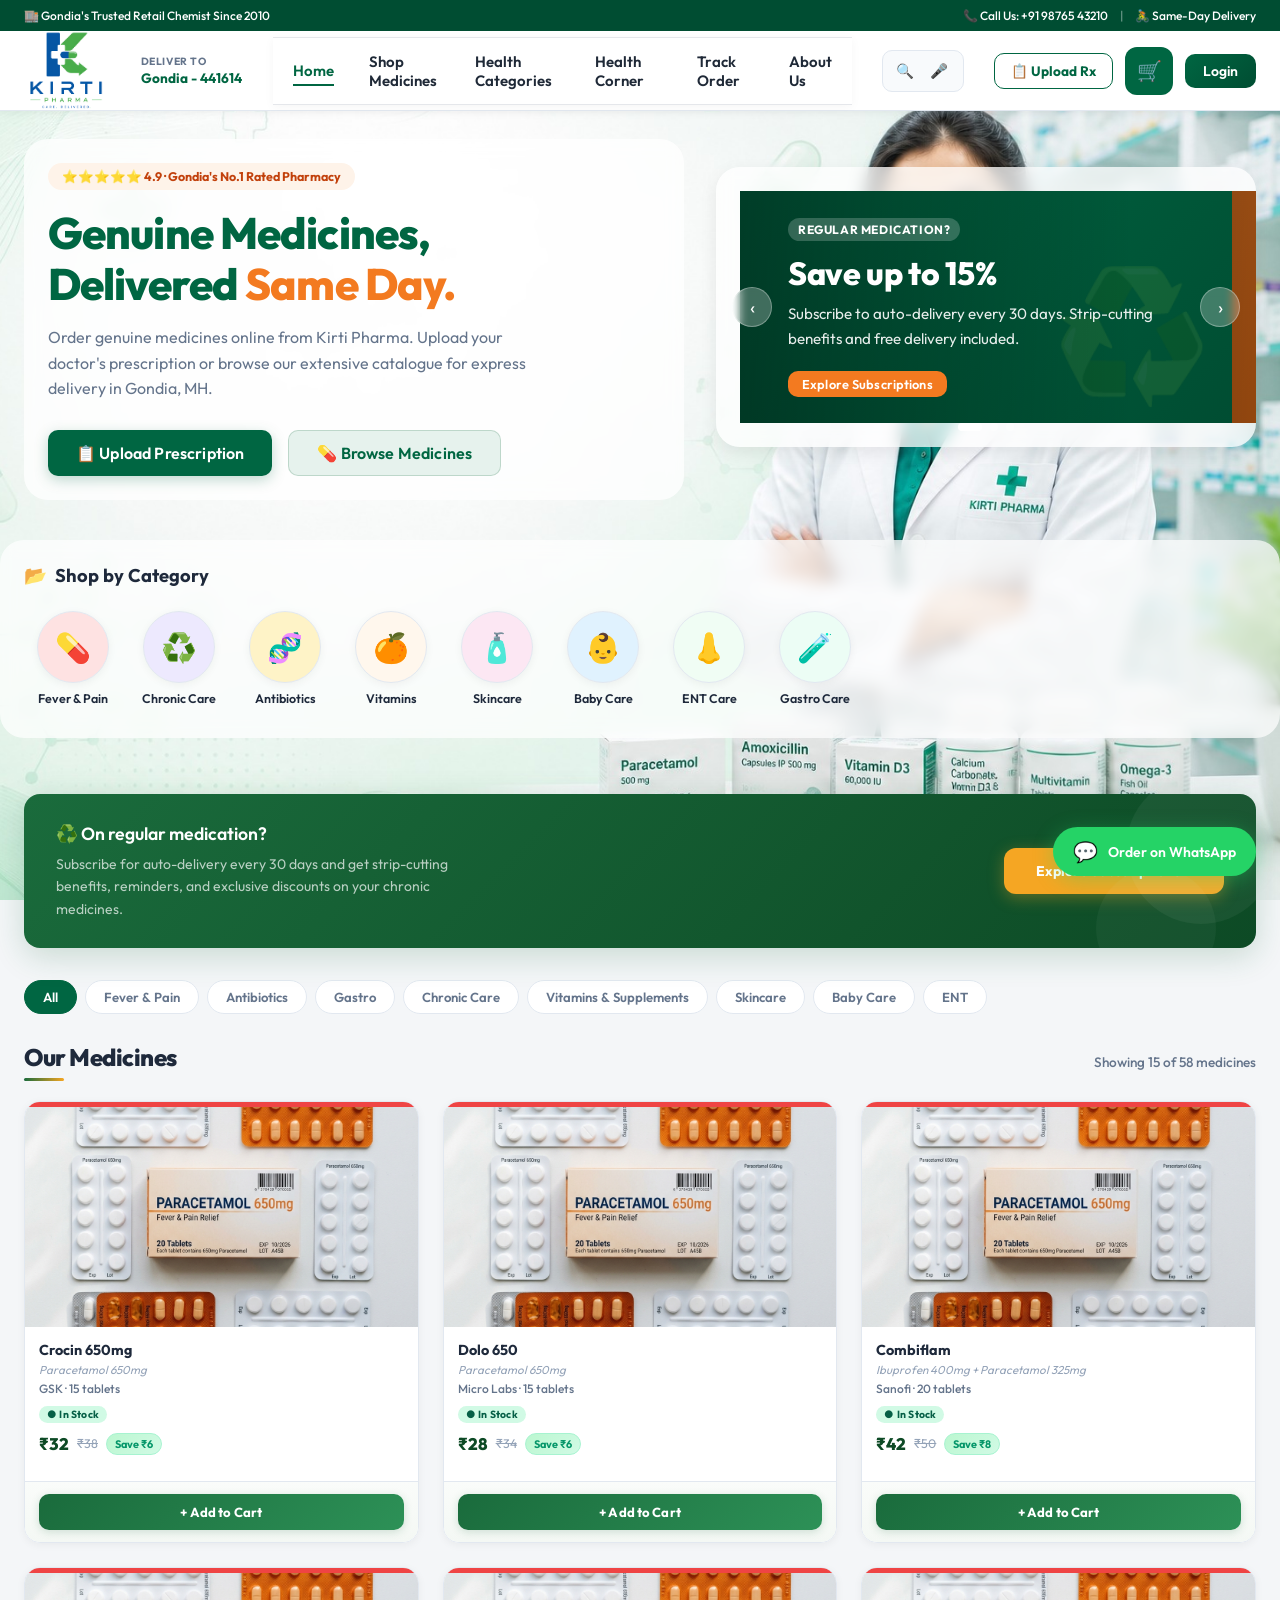
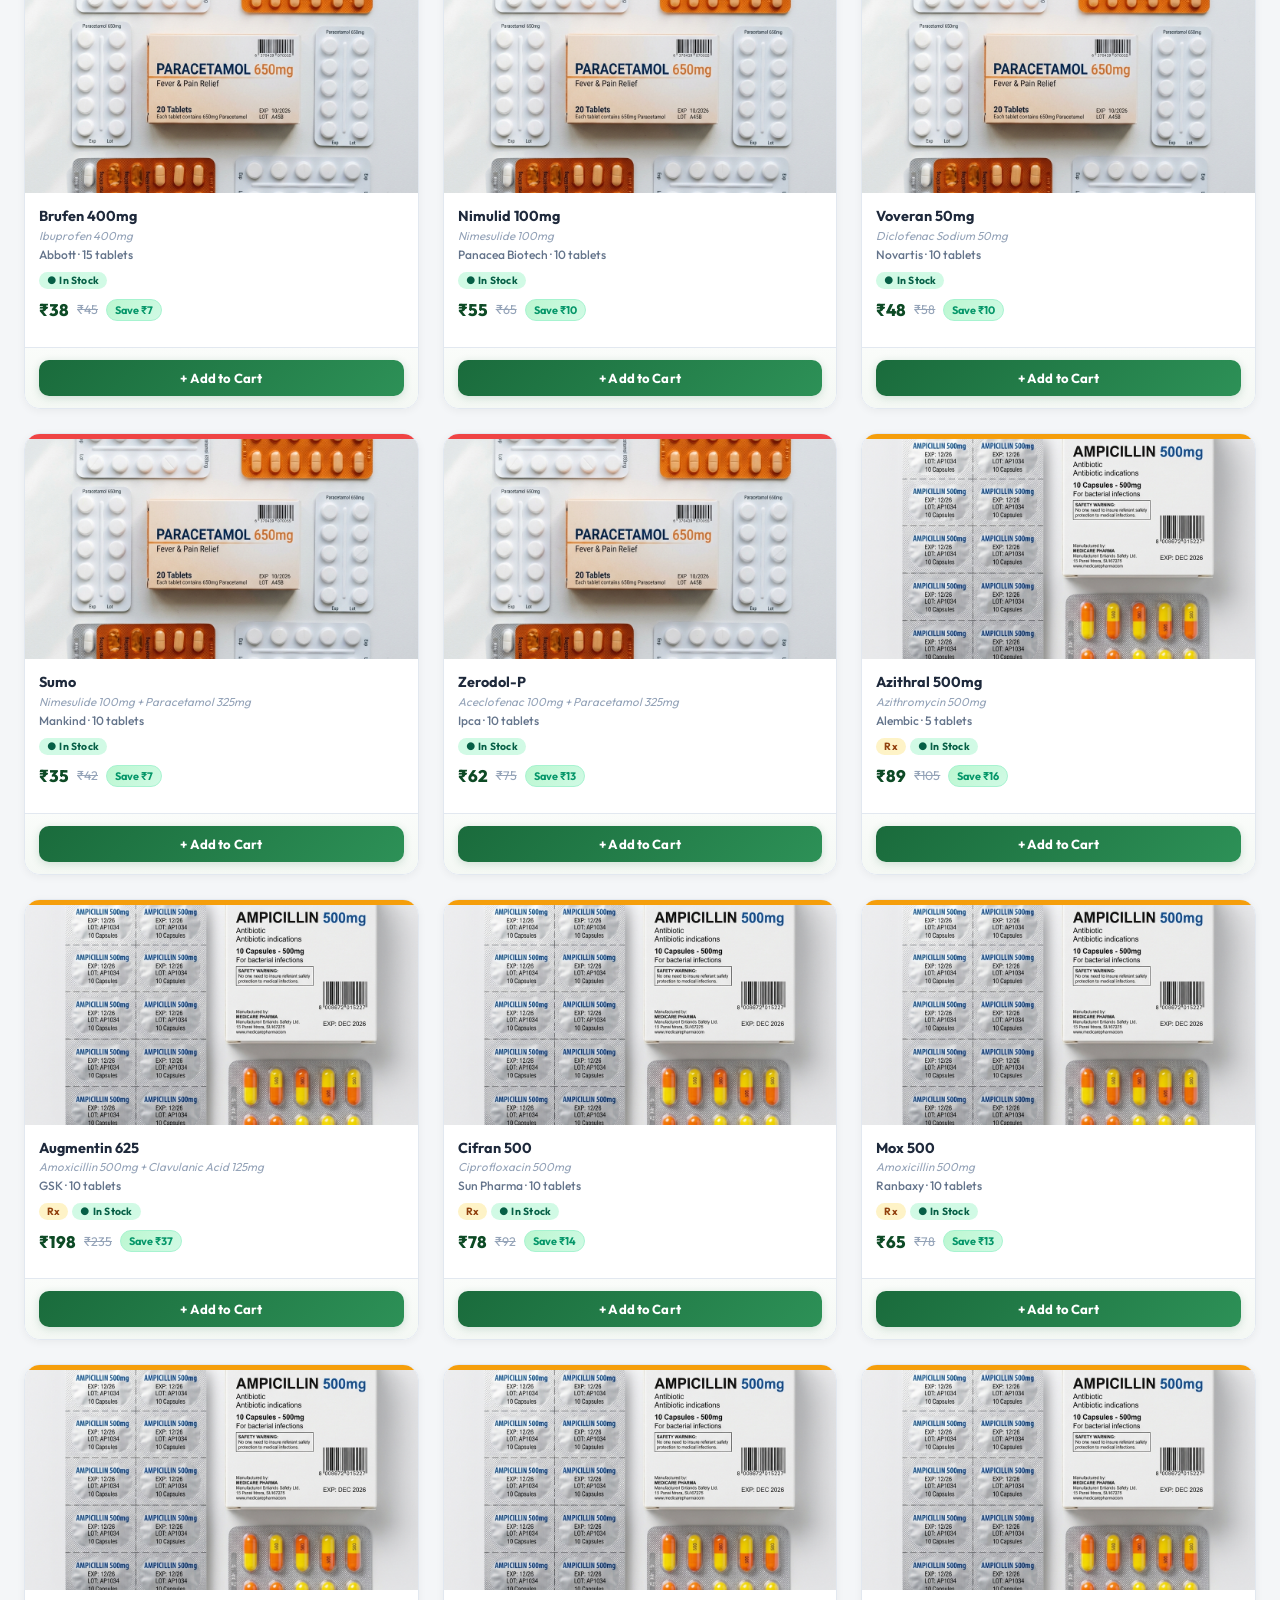
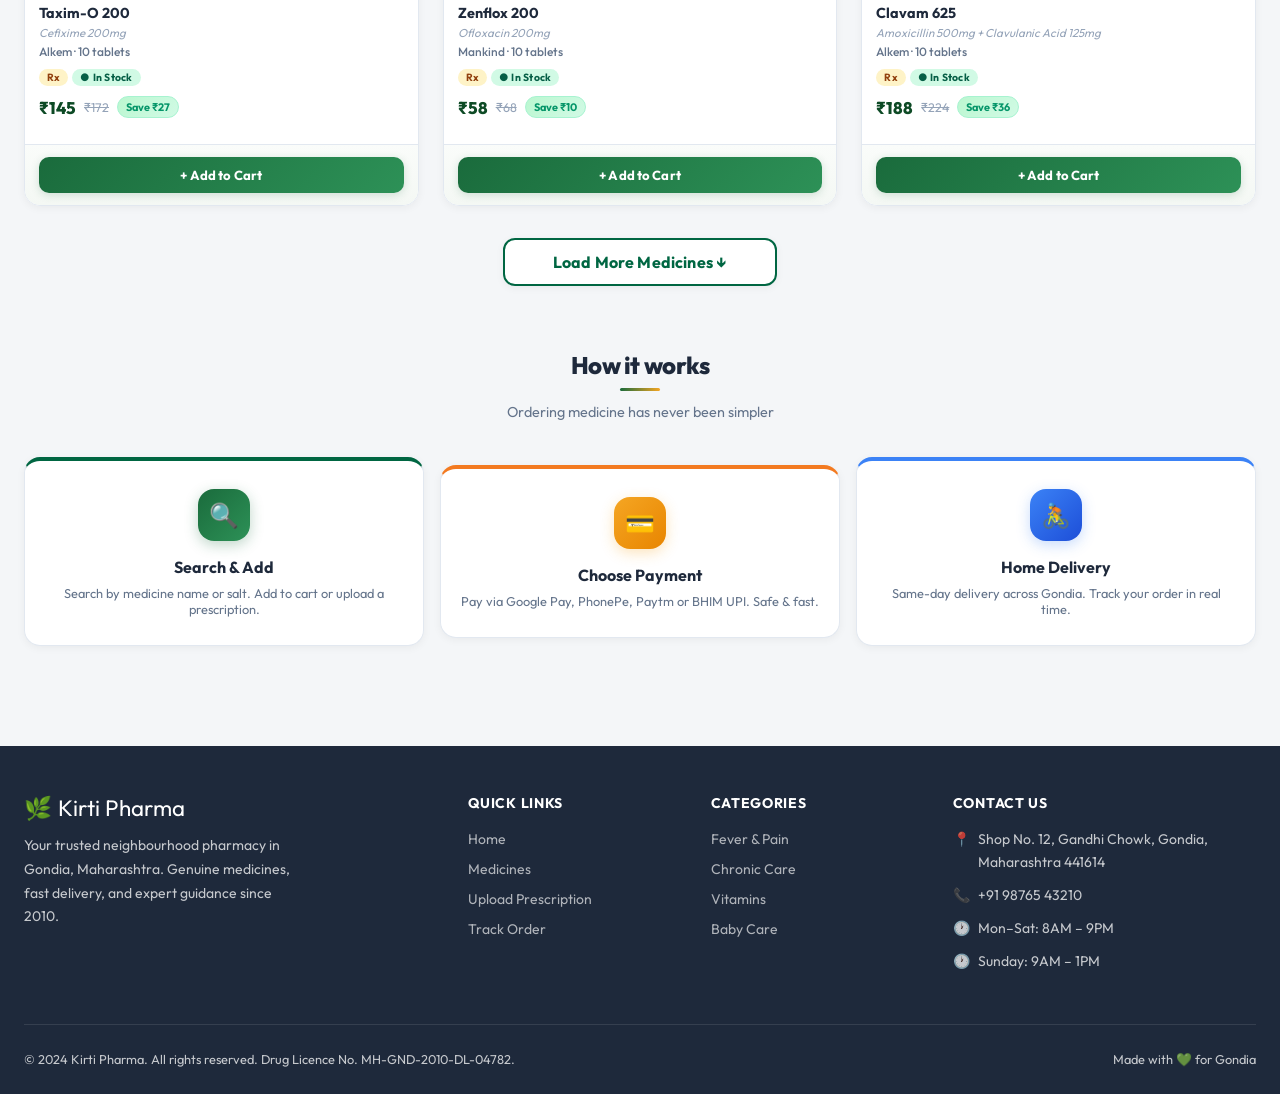
==== index.html @ f56638a7 "Uploading project files" ====
<!DOCTYPE html>
<html lang="en">
<head>
  <meta charset="UTF-8">
  <meta name="viewport" content="width=device-width, initial-scale=1.0">
  <title>Kirti Pharma — Medicines Delivered in Gondia, Maharashtra</title>
  <meta name="description" content="Order genuine medicines online from Kirti Pharma, Gondia. Same-day delivery, easy WhatsApp ordering, and prescription upload. Trusted since 2010.">
  <meta name="keywords" content="pharmacy Gondia, medicine delivery Gondia, online pharmacy Maharashtra, Kirti Pharma">
  <link rel="stylesheet" href="css/style.css">
  <link rel="stylesheet" href="css/components.css">
<style>
html,
body {
    margin: 0;
    padding: 0;
    min-height: 100%;
}

/* Full-page background */
body {
    background-image: url('images/bg.jpeg');
    background-size: cover;
    background-repeat: no-repeat;
    background-position: 90% top;
    background-attachment: fixed;
}

/* Light overlay */
body::before {
    content: "";
    position: fixed;
    inset: 0;
  
    z-index: -1;
}

/* Make major sections transparent */
.container,
.page-content,
.circular-categories-section {
    background: transparent;
}

/* Hero section glass effect */
.hero-left,
.promo-carousel {
    backdrop-filter: blur(8px);
    background: rgba(255,255,255,0.75);
    border-radius: 24px;
    padding: 24px;
}

/* Category section */
.circular-categories-section {
    backdrop-filter: blur(8px);
    background: rgba(255,255,255,0.70);
    border-radius: 24px;
    padding: 24px;
}

/* Medicine cards */
.medicine-card {
    background: rgba(255,255,255,0.95);
    backdrop-filter: blur(6px);
}


/* Secondary Menu */
.main-menu{
    background:#ffffff;
    border-top:1px solid #e5e7eb;
    border-bottom:1px solid #e5e7eb;
    box-shadow:0 2px 10px rgba(0,0,0,0.04);
}

.menu-container{
    max-width:1400px;
    margin:auto;
    display:flex;
    justify-content:center;
    align-items:center;
    gap:35px;
    padding:14px 20px;
}

.menu-container a{
    text-decoration:none;
    color:#1f2937;
    font-weight:600;
    font-size:15px;
    transition:0.3s;
    position:relative;
}

.menu-container a:hover,
.menu-container a.active{
    color:#006642;
}

.menu-container a::after{
    content:'';
    position:absolute;
    left:0;
    bottom:-6px;
    width:0;
    height:2px;
    background:#006642;
    transition:0.3s;
}

.menu-container a:hover::after,
.menu-container a.active::after{
    width:100%;
}

@media(max-width:992px){
    .main-menu{
        display:none;
    }
}


.nav-right{
    display:flex;
    align-items:center;
    gap:12px;
}

.nav-cart-btn{
    position:relative;
    display:flex;
    align-items:center;
    justify-content:center;
    width:48px;
    height:48px;
    border-radius:12px;
    background:#006642;
    color:#fff;
    text-decoration:none;
    font-size:20px;
}

.cart-badge{
    position:absolute;
    top:-6px;
    right:-6px;
    width:20px;
    height:20px;
    border-radius:50%;
    background:#ff6b00;
    color:#fff;
    display:flex;
    align-items:center;
    justify-content:center;
    font-size:12px;
    font-weight:700;
}
</style>
</head>
<body>

<!-- TOP UTILITY BAR -->
<div class="top-bar">
  <div class="top-bar-inner container">
    <span>🏬 Gondia's Trusted Retail Chemist Since 2010</span>
    <span class="top-bar-right">
      <span>📞 Call Us: +91 98765 43210</span>
      <span style="opacity: 0.4;">|</span>
      <span>🚴 Same-Day Delivery</span>
    </span>
  </div>
</div>

<!-- NAVBAR -->
<nav class="navbar" role="navigation" aria-label="Main navigation">
  <div class="nav-inner">
    <a href="index.html" class="nav-logo" aria-label="Kirti Pharma Home">
      <img src="images/kirti-logo.png" alt="Kirti Pharma" class="nav-logo-img">
    </a>
    
    <!-- Deliver-to Pincode -->
    <div class="nav-location-select" onclick="openPincodeModal()" aria-label="Select delivery location" title="Change pincode">
      <span class="nav-location-label">Deliver to</span>
      <span class="nav-location-val" id="nav-pincode-display">📍 Gondia - 441614 ▾</span>
    </div>

    <!-- MAIN MENU -->
<div class="main-menu">
    <div class="menu-container">
        <a href="index.html" class="active">Home</a>
        <a href="#medicine-section">Shop Medicines</a>
        <a href="health-categories.html">Health Categories</a>
      
        <a href="health-corner.html">Health Corner</a>
        <a href="track.html">Track Order</a>
        <a href="about.html">About Us</a>
    </div>
</div>
    <!-- Centered Search Autocomplete -->
    <div class="nav-search-container">
      <span class="nav-search-icon">🔍</span>
      <input
        type="search"
        id="search-input"
        class="nav-search-bar"
        placeholder="Search by medicine name, salt or brand..."
        autocomplete="off"
        aria-label="Search medicines"
      >
      <button class="nav-mic-btn" id="mic-btn" aria-label="Voice search" title="Search by voice">🎤</button>
      
      <!-- Suggestions Dropdown -->
      <div class="search-autocomplete-dropdown" id="search-suggest-dropdown"></div>
    </div>

    <div class="nav-right">
      <a href="prescription.html" class="btn-nav-upload">📋 Upload Rx</a>
      
      <!-- Cart Icon -->
      <a href="./cart.html"
   class="nav-cart-btn"
   id="nav-cart-link">
        🛒
        <span class="cart-badge" style="display:none">0</span>
      </a>
      
      <!-- Login / Account Dropdown -->
      <a href="#" class="btn-login" id="nav-login-btn" onclick="openLoginModal(event)">Login</a>
      <div class="nav-user-dropdown" id="nav-user-dropdown" style="display:none">
        <button class="nav-user-btn" id="nav-user-name" onclick="toggleUserDropdown(event)">👤 Account</button>
        <div class="dropdown-menu" id="nav-user-menu">
          <a href="dashboard.html" class="dropdown-item">🧑‍⚕️ Chemist Dashboard</a>
          <a href="track.html" class="dropdown-item">📦 Track Orders</a>
          <div style="border-top:1px solid var(--border);margin:4px 0"></div>
          <button class="dropdown-item" onclick="logoutUser()">Logout</button>
        </div>
      </div>
    </div>
    <button class="hamburger" id="hamburger" aria-label="Toggle menu" aria-expanded="false">
      <span></span><span></span><span></span>
    </button>
  </div>
</nav>

<!-- MOBILE NAV DRAWER -->
<div class="mobile-nav-drawer" id="mobile-drawer">
  <a href="index.html" class="active">🏠 Home</a>
  <a href="index.html#medicine-section">💊 Medicines</a>
  <a href="prescription.html">📋 Upload Prescription</a>
  <a href="track.html">📦 Track Order</a>
  <div class="mobile-nav-divider"></div>
  <a href="cart.html">🛒 Cart</a>
  <a href="dashboard.html">🧑‍⚕️ Dashboard</a>
  <a href="#login">👤 Login</a>
</div>

<!-- HERO SECTION -->
<section class="container" style="margin-top: 28px;">
  <div style="display: grid; grid-template-columns: 1.1fr 0.9fr; gap: 32px; align-items: center;" id="hero-layout">
    
    <!-- Hero Text (Left) -->
    <div class="hero-left">
      <div style="display: inline-flex; align-items: center; gap: 8px; background: var(--saffron-light); color: #c2410c; padding: 6px 14px; border-radius: var(--radius-pill); font-size: 0.78rem; font-weight: 700; margin-bottom: 18px;">
        ⭐⭐⭐⭐⭐ 4.9 · Gondia's No.1 Rated Pharmacy
      </div>
      <h1 style="font-size: clamp(2rem, 3.5vw, 2.75rem); color: var(--green-primary); font-weight: 800; line-height: 1.15; margin-bottom: 16px;">
        Genuine Medicines,<br>Delivered <span style="color: var(--saffron)">Same Day.</span>
      </h1>
      <p style="font-size: 1rem; color: var(--text-muted); margin-bottom: 28px; max-width: 480px; line-height: 1.6;">
        Order genuine medicines online from Kirti Pharma. Upload your doctor's prescription or browse our extensive catalogue for express delivery in Gondia, MH.
      </p>
      <div style="display: flex; gap: 16px; flex-wrap: wrap;">
        <a href="prescription.html" class="btn btn-primary btn-lg" style="box-shadow: 0 4px 14px rgba(0, 102, 66, 0.25);">
          📋 Upload Prescription
        </a>
        <a href="#medicine-section" class="btn btn-secondary btn-lg">
          💊 Browse Medicines
        </a>
      </div>
    </div>

    <!-- Promo Carousel (Right) -->
    <div class="promo-carousel" id="promo-carousel">
      <div class="carousel-track" id="carousel-track">
        <!-- Slide 1 -->
        <div class="carousel-slide" style="background: linear-gradient(135deg, #006642 0%, #004D32 100%);">
          <div class="carousel-slide-content">
            <div style="font-size: 0.75rem; font-weight: 700; background: rgba(255,255,255,0.2); display: inline-block; padding: 4px 10px; border-radius: 99px; margin-bottom: 12px; letter-spacing: 0.05em; text-transform: uppercase;">Regular Medication?</div>
            <h2>Save up to 15%</h2>
            <p>Subscribe to auto-delivery every 30 days. Strip-cutting benefits and free delivery included.</p>
            <a href="#subscriptions" class="btn btn-saffron btn-sm">Explore Subscriptions</a>
          </div>
          <div style="position: absolute; right: 20px; bottom: 10px; font-size: 8rem; opacity: 0.15; pointer-events: none;">♻️</div>
        </div>
        <!-- Slide 2 -->
        <div class="carousel-slide" style="background: linear-gradient(135deg, #F37A20 0%, #d95f07 100%);">
          <div class="carousel-slide-content">
            <div style="font-size: 0.75rem; font-weight: 700; background: rgba(255,255,255,0.25); display: inline-block; padding: 4px 10px; border-radius: 99px; margin-bottom: 12px; letter-spacing: 0.05em; text-transform: uppercase;">Quick Order</div>
            <h2>Order via Rx Photo</h2>
            <p>Just upload prescription photo. Our pharmacist will verify and call you back in 15 mins.</p>
            <a href="prescription.html" class="btn btn-primary btn-sm" style="background: white; color: var(--green-primary); border: none;">Upload Now</a>
          </div>
          <div style="position: absolute; right: 20px; bottom: 10px; font-size: 8rem; opacity: 0.15; pointer-events: none;">📋</div>
        </div>
        <!-- Slide 3 -->
        <div class="carousel-slide" style="background: linear-gradient(135deg, #1D4ED8 0%, #1e40af 100%);">
          <div class="carousel-slide-content">
            <div style="font-size: 0.75rem; font-weight: 700; background: rgba(255,255,255,0.2); display: inline-block; padding: 4px 10px; border-radius: 99px; margin-bottom: 12px; letter-spacing: 0.05em; text-transform: uppercase;">Health & Supplements</div>
            <h2>Vitamins up to 20% OFF</h2>
            <p>Shelcal, Becosules, Zincovit & Evion in stock. Boost your daily immunity today.</p>
            <a href="#" onclick="selectCategorySuggestion('Vitamins & Supplements')" class="btn btn-saffron btn-sm">Shop Immunity</a>
          </div>
          <div style="position: absolute; right: 20px; bottom: 10px; font-size: 8rem; opacity: 0.15; pointer-events: none;">🍊</div>
        </div>
      </div>
      <!-- Dots -->
      <div class="carousel-dots" id="carousel-dots">
        <span class="carousel-dot active" onclick="setCarouselSlide(0)"></span>
        <span class="carousel-dot" onclick="setCarouselSlide(1)"></span>
        <span class="carousel-dot" onclick="setCarouselSlide(2)"></span>
      </div>
      <!-- Arrows -->
      <button class="carousel-btn carousel-prev" onclick="prevCarouselSlide()">‹</button>
      <button class="carousel-btn carousel-next" onclick="nextCarouselSlide()">›</button>
    </div>

  </div>
</section>

<!-- CIRCULAR CATEGORIES SECTION -->
<section class="container circular-categories-section" style="margin-top: 40px;">
  <div class="circular-categories-title">
    <span>📂</span> Shop by Category
  </div>
  <div class="circular-categories-grid">
    <div class="category-circle-item" onclick="selectCategorySuggestion('Fever & Pain')">
      <div class="category-circle" style="background: #fee2e2; color: #ef4444;">💊</div>
      <span class="category-circle-label">Fever & Pain</span>
    </div>
    <div class="category-circle-item" onclick="selectCategorySuggestion('Chronic Care')">
      <div class="category-circle" style="background: #ede9fe; color: #8b5cf6;">♻️</div>
      <span class="category-circle-label">Chronic Care</span>
    </div>
    <div class="category-circle-item" onclick="selectCategorySuggestion('Antibiotics')">
      <div class="category-circle" style="background: #fef3c7; color: #f59e0b;">🧬</div>
      <span class="category-circle-label">Antibiotics</span>
    </div>
    <div class="category-circle-item" onclick="selectCategorySuggestion('Vitamins & Supplements')">
      <div class="category-circle" style="background: #fff7ed; color: #f97316;">🍊</div>
      <span class="category-circle-label">Vitamins</span>
    </div>
    <div class="category-circle-item" onclick="selectCategorySuggestion('Skincare')">
      <div class="category-circle" style="background: #fce7f3; color: #ec4899;">🧴</div>
      <span class="category-circle-label">Skincare</span>
    </div>
    <div class="category-circle-item" onclick="selectCategorySuggestion('Baby Care')">
      <div class="category-circle" style="background: #e0f2fe; color: #06b6d4;">👶</div>
      <span class="category-circle-label">Baby Care</span>
    </div>
    <div class="category-circle-item" onclick="selectCategorySuggestion('ENT')">
      <div class="category-circle" style="background: #f0fdf4; color: #10b981;">👃</div>
      <span class="category-circle-label">ENT Care</span>
    </div>
    <div class="category-circle-item" onclick="selectCategorySuggestion('Gastro')">
      <div class="category-circle" style="background: #ecfdf5; color: #059669;">🧪</div>
      <span class="category-circle-label">Gastro Care</span>
    </div>
  </div>
</section>

<!-- MAIN CONTENT -->
<main id="medicine-section" class="container page-content" style="padding-top: 16px;">

  <!-- CHRONIC CARE BANNER -->
  <div class="chronic-banner" id="subscriptions" style="margin-top:8px;margin-bottom:32px;background:linear-gradient(135deg,#1A6B3C 0%,#0D4A25 100%);border:none;box-shadow:0 8px 32px rgba(26,107,60,0.2)">
    <div class="chronic-banner-text">
      <h3 style="color:white">♻️ On regular medication?</h3>
      <p style="color:rgba(255,255,255,0.82)">Subscribe for auto-delivery every 30 days and get strip-cutting benefits, reminders, and exclusive discounts on your chronic medicines.</p>
    </div>
    <a href="#subscriptions" class="btn btn-saffron" style="background:#F5A623;color:white;padding:16px 32px;border-radius:12px;text-decoration:none;font-weight:700;flex-shrink:0;white-space:nowrap;box-shadow:0 4px 16px rgba(245,166,35,0.35)">
      Explore Subscriptions →
    </a>
  </div>

  <!-- CATEGORY PILLS -->
  <div style="margin-bottom:24px">
    <div id="category-pills" class="category-pills" role="tablist" aria-label="Filter by category">
      <!-- Rendered by search.js -->
    </div>
  </div>

  <!-- MEDICINE GRID HEADER -->
  <div class="section-header" style="margin-bottom:20px">
    <div>
      <h2 class="section-title" style="font-size:1.5rem;font-weight:800;letter-spacing:-0.02em">Our Medicines</h2>
      <div style="width:40px;height:3px;background:linear-gradient(90deg,#1A6B3C,#F5A623);border-radius:99px;margin-top:6px"></div>
    </div>
    <span class="section-count" id="medicine-count">Loading...</span>
  </div>

  <!-- MEDICINE GRID -->
  <div class="medicine-grid" id="medicine-grid" role="list" aria-label="Medicine catalogue">
    <!-- Rendered by search.js -->
  </div>

  <!-- LOAD MORE CONTAINER -->
  <div id="load-more-container" style="text-align:center;margin-top:32px;margin-bottom:32px"></div>

  <!-- HOW IT WORKS -->
  <div style="margin-top:64px" id="contact">
    <div style="text-align:center;margin-bottom:32px">
      <h2 style="font-size:1.5rem;font-weight:800;letter-spacing:-0.02em;margin-bottom:8px">How it works</h2>
      <div style="width:40px;height:3px;background:linear-gradient(90deg,#1A6B3C,#F5A623);border-radius:99px;margin:0 auto 10px"></div>
      <p style="color:var(--text-muted);font-size:0.9rem">Ordering medicine has never been simpler</p>
    </div>
    <div class="steps-row" style="display:grid;grid-template-columns:repeat(3,1fr);gap:16px">
      <div class="card" style="padding:28px 20px;text-align:center;border-top:4px solid var(--green-primary)">
        <div style="width:52px;height:52px;background:linear-gradient(135deg,#1A6B3C,#2D9157);color:white;border-radius:16px;display:flex;align-items:center;justify-content:center;font-size:1.5rem;margin:0 auto 16px;box-shadow:0 4px 14px rgba(26,107,60,0.28)">🔍</div>
        <div class="step-title" style="font-size:1rem;font-weight:700;margin-bottom:8px">Search &amp; Add</div>
        <div class="step-desc">Search by medicine name or salt. Add to cart or upload a prescription.</div>
      </div>
      <div class="card" style="padding:28px 20px;text-align:center;border-top:4px solid var(--saffron)">
        <div style="width:52px;height:52px;background:linear-gradient(135deg,#F5A623,#E88500);color:white;border-radius:16px;display:flex;align-items:center;justify-content:center;font-size:1.5rem;margin:0 auto 16px;box-shadow:0 4px 14px rgba(245,166,35,0.3)">💳</div>
        <div class="step-title" style="font-size:1rem;font-weight:700;margin-bottom:8px">Choose Payment</div>
        <div class="step-desc">Pay via Google Pay, PhonePe, Paytm or BHIM UPI. Safe &amp; fast.</div>
      </div>
      <div class="card" style="padding:28px 20px;text-align:center;border-top:4px solid #3B82F6">
        <div style="width:52px;height:52px;background:linear-gradient(135deg,#3B82F6,#1D4ED8);color:white;border-radius:16px;display:flex;align-items:center;justify-content:center;font-size:1.5rem;margin:0 auto 16px;box-shadow:0 4px 14px rgba(59,130,246,0.28)">🚴</div>
        <div class="step-title" style="font-size:1rem;font-weight:700;margin-bottom:8px">Home Delivery</div>
        <div class="step-desc">Same-day delivery across Gondia. Track your order in real time.</div>
      </div>
    </div>
  </div>

</main>

<!-- ALTERNATIVES MODAL -->
<div class="modal-overlay" id="alt-modal" role="dialog" aria-modal="true" aria-labelledby="alt-modal-title">
  <div class="modal-box">
    <div class="modal-header">
      <h3 class="modal-title" id="alt-modal-title">Alternatives</h3>
      <button class="modal-close" onclick="closeModal('alt-modal')" aria-label="Close modal">✕</button>
    </div>
    <div class="modal-body" id="alt-modal-body"></div>
  </div>
</div>

<!-- BOTTOM TAB BAR -->
<nav class="bottom-tab-bar" aria-label="Mobile navigation">
  <div class="tab-bar-inner">
    <a href="index.html" class="tab-item active">
      <span class="tab-icon">🏠</span>
      <span>Home</span>
    </a>
    <a href="cart.html" class="tab-item" id="tab-cart">
      <span class="tab-icon" style="position:relative">
        🛒
        <span class="tab-cart-badge" style="display:none">0</span>
      </span>
      <span>Cart</span>
    </a>
    <a href="prescription.html" class="tab-item">
      <span class="tab-icon">📋</span>
      <span>Rx</span>
    </a>
    <a href="track.html" class="tab-item">
      <span class="tab-icon">📦</span>
      <span>Track</span>
    </a>
    <a href="dashboard.html" class="tab-item">
      <span class="tab-icon">🧑‍⚕️</span>
      <span>Staff</span>
    </a>
  </div>
</nav>

<!-- FLOATING WHATSAPP -->
<a href="https://wa.me/919876543210?text=Hi%20Kirti%20Pharma%2C%20I%20want%20to%20place%20a%20medicine%20order."
   class="whatsapp-fab"
   target="_blank"
   rel="noopener noreferrer"
   aria-label="Order on WhatsApp"
   id="whatsapp-fab">
  <span class="whatsapp-fab-icon">💬</span>
  <span class="whatsapp-fab-text">Order on WhatsApp</span>
</a>

<!-- FOOTER -->
<footer class="site-footer">
  <div class="footer-inner">
    <div class="footer-grid">
      <div class="footer-brand">
        <div class="logo-text"><span>🌿</span> Kirti Pharma</div>
        <p>Your trusted neighbourhood pharmacy in Gondia, Maharashtra. Genuine medicines, fast delivery, and expert guidance since 2010.</p>
      </div>
      <div class="footer-col">
        <h5>Quick Links</h5>
        <ul>
          <li><a href="index.html">Home</a></li>
          <li><a href="index.html#medicine-section">Medicines</a></li>
          <li><a href="prescription.html">Upload Prescription</a></li>
          <li><a href="track.html">Track Order</a></li>
        </ul>
      </div>
      <div class="footer-col">
        <h5>Categories</h5>
        <ul>
          <li><a href="#">Fever & Pain</a></li>
          <li><a href="#">Chronic Care</a></li>
          <li><a href="#">Vitamins</a></li>
          <li><a href="#">Baby Care</a></li>
        </ul>
      </div>
      <div class="footer-col footer-contact">
        <h5>Contact Us</h5>
        <p><span>📍</span> Shop No. 12, Gandhi Chowk, Gondia, Maharashtra 441614</p>
        <p><span>📞</span> +91 98765 43210</p>
        <p><span>🕐</span> Mon–Sat: 8AM – 9PM</p>
        <p><span>🕐</span> Sunday: 9AM – 1PM</p>
      </div>
    </div>
    <div class="footer-bottom">
      <p>© 2024 Kirti Pharma. All rights reserved. Drug Licence No. MH-GND-2010-DL-04782.</p>
      <p>Made with 💚 for Gondia</p>
    </div>
  </div>
</footer>

<script src="js/app.js"></script>
<script src="js/medicines.js"></script>
<script src="js/search.js"></script>
<script>
// ===== PROMO CAROUSEL LOGIC =====
let currentCarouselSlide = 0;
let carouselTimer = null;

function setCarouselSlide(idx) {
  const track = document.getElementById('carousel-track');
  const dots = document.querySelectorAll('.carousel-dot');
  if (!track || dots.length === 0) return;
  
  const totalSlides = track.children.length;
  currentCarouselSlide = (idx + totalSlides) % totalSlides;
  
  track.style.transform = `translateX(-${currentCarouselSlide * 100}%)`;
  
  dots.forEach((dot, i) => {
    dot.classList.toggle('active', i === currentCarouselSlide);
  });
}

function nextCarouselSlide() {
  setCarouselSlide(currentCarouselSlide + 1);
}

function prevCarouselSlide() {
  setCarouselSlide(currentCarouselSlide - 1);
}

function startCarouselAutoPlay() {
  stopCarouselAutoPlay();
  carouselTimer = setInterval(nextCarouselSlide, 4500);
}

function stopCarouselAutoPlay() {
  if (carouselTimer) clearInterval(carouselTimer);
}

document.addEventListener('DOMContentLoaded', () => {
  startCarouselAutoPlay();
  const carousel = document.getElementById('promo-carousel');
  if (carousel) {
    carousel.addEventListener('mouseenter', stopCarouselAutoPlay);
    carousel.addEventListener('mouseleave', startCarouselAutoPlay);
  }
});
</script>
<!-- LOGIN MODAL -->
<div class="modal-overlay" id="login-modal">
  <div class="modal-box">

    <!-- PHONE SCREEN -->
    <div id="login-phone-screen">

      <div class="modal-header">
        <h3>Login</h3>
        <button class="modal-close"
                onclick="closeLoginModal()">✕</button>
      </div>

      <div class="modal-body">
        <input
          type="tel"
          id="login-phone-input"
          placeholder="Enter Mobile Number"
          maxlength="10"
          style="width:100%;padding:12px;margin-bottom:15px;"
        >

        <button class="btn btn-primary"
                style="width:100%;"
                onclick="sendOTP()">
          Send OTP
        </button>
      </div>

    </div>

    <!-- LOADING SCREEN -->
    <div id="login-loading-screen" style="display:none">

      <div class="modal-body" style="text-align:center;padding:40px;">
        Sending OTP...
      </div>

    </div>

    <!-- OTP SCREEN -->
    <div id="login-otp-screen" style="display:none">

      <div class="modal-header">
        <h3>Verify OTP</h3>
      </div>

      <div class="modal-body">

        <p id="otp-phone-display"></p>

        <div style="display:flex;gap:10px;justify-content:center;margin:20px 0;">

          <input class="otp-digit" maxlength="1" style="width:50px;height:50px;text-align:center;">
          <input class="otp-digit" maxlength="1" style="width:50px;height:50px;text-align:center;">
          <input class="otp-digit" maxlength="1" style="width:50px;height:50px;text-align:center;">
          <input class="otp-digit" maxlength="1" style="width:50px;height:50px;text-align:center;">

        </div>

        <div id="otp-timer-text">
          Resend OTP in 30s
        </div>

        <button id="otp-resend-btn"
                onclick="resendOTP()"
                style="display:none;">
          Resend OTP
        </button>

        <br><br>

        <button class="btn btn-primary"
                style="width:100%;"
                onclick="verifyOTP()">
          Verify OTP
        </button>

      </div>

    </div>

  </div>
</div>
</body>
</html>
---- css/style.css ----
@import url('https://fonts.googleapis.com/css2?family=Inter:wght@300;400;500;600;700;800&family=Outfit:wght@300;400;500;600;700;800&display=swap');

/* ===== CSS VARIABLES ===== */
:root {
  --green-primary: #006642;
  --green-light: #e6f2ed;
  --green-mid: #004D32;
  --saffron: #F37A20;
  --saffron-light: #fef3e9;
  --text-primary: #1E293B;
  --text-muted: #64748B;
  --text-light: #94A3B8;
  --white: #FFFFFF;
  --danger: #DC2626;
  --danger-light: #FEF2F2;
  --border: #E2E8F0;
  --shadow-sm: 0 2px 8px rgba(0,0,0,0.05);
  --shadow-md: 0 6px 18px rgba(0,0,0,0.08);
  --shadow-lg: 0 12px 36px rgba(0,0,0,0.12);
  --radius-card: 16px;
  --radius-btn: 10px;
  --radius-pill: 999px;
  --font-main: 'Outfit', 'Inter', sans-serif;
  --font-logo: 'Outfit', sans-serif;
  --transition: 0.2s ease;
  --nav-height: 80px;
}

/* ===== RESET & BASE ===== */
*, *::before, *::after { box-sizing: border-box; margin: 0; padding: 0; }

html { scroll-behavior: smooth; }

body {
  font-family: var(--font-main);
  color: var(--text-primary);
  background: #F4F6F8;
  min-height: 100vh;
  -webkit-font-smoothing: antialiased;
  -moz-osx-font-smoothing: grayscale;
}

a { text-decoration: none; color: inherit; }
img { max-width: 100%; display: block; }
ul { list-style: none; }
button { cursor: pointer; font-family: var(--font-main); border: none; background: none; }
input, select, textarea { font-family: var(--font-main); }

/* ===== SCROLLBAR ===== */
::-webkit-scrollbar { width: 6px; height: 6px; }
::-webkit-scrollbar-track { background: transparent; }
::-webkit-scrollbar-thumb { background: var(--border); border-radius: 99px; }
::-webkit-scrollbar-thumb:hover { background: #cbd5e1; }

/* ===== TYPOGRAPHY ===== */
h1 { font-size: clamp(1.75rem, 4vw, 2.75rem); font-weight: 700; line-height: 1.2; letter-spacing: -0.02em; }
h2 { font-size: clamp(1.25rem, 3vw, 1.75rem); font-weight: 700; letter-spacing: -0.01em; }
h3 { font-size: 1.125rem; font-weight: 600; }
h4 { font-size: 1rem; font-weight: 600; }
p { line-height: 1.65; }

/* ===== TOP UTILITY BAR ===== */
.top-bar {
  background: var(--green-mid);
  color: white;
  font-size: 0.75rem;
  font-weight: 500;
  padding: 8px 0;
  z-index: 1001;
  position: relative;
}
.top-bar-inner {
  display: flex;
  justify-content: space-between;
  align-items: center;
  flex-wrap: wrap;
}
.top-bar-right {
  display: flex;
  align-items: center;
  gap: 12px;
}

/* ===== NAVBAR ===== */
.navbar {
  position: relative;
   background: var(--white);
  border-bottom: 1px solid var(--border);
  box-shadow: var(--shadow-sm);
  height: var(--nav-height);
}

.nav-inner {
  max-width: 1280px;
  margin: 0 auto;
  padding: 0 24px;
  height: 100%;
  display: flex;
  align-items: center;
  gap: 20px;
}

.nav-logo {
  font-family: var(--font-logo);
  font-size: 1.5rem;
  color: var(--green-primary);
  font-weight: 800;
  display: flex;
  align-items: center;
  gap: 8px;
  white-space: nowrap;
  flex-shrink: 0;
  letter-spacing: -0.03em;
}

.nav-logo span { font-size: 3.2rem; }

/* Logo image (when present) */
.nav-logo-img {
  height: 80px;
  display: block;
  object-fit: contain;
}

@media (max-width: 900px) {
  .nav-logo-img { height: 72px; }
}

@media (max-width: 520px) {
  .nav-logo-img { height: 60px; }
  .nav-search-container { max-width: 200px; }
}

/* Deliver-to Location selector */
.nav-location-select {
  display: flex;
  flex-direction: column;
  cursor: pointer;
  flex-shrink: 0;
  padding: 6px 10px;
  border-radius: var(--radius-btn);
  transition: background var(--transition);
  border: 1px solid transparent;
}

.nav-location-select:hover {
  background: var(--green-light);
  border-color: rgba(0, 102, 66, 0.1);
}

.nav-location-label {
  font-size: 0.65rem;
  text-transform: uppercase;
  color: var(--text-muted);
  font-weight: 700;
  letter-spacing: 0.05em;
  margin-bottom: 1px;
}

.nav-location-val {
  font-size: 0.85rem;
  font-weight: 700;
  color: var(--green-primary);
  display: flex;
  align-items: center;
  gap: 4px;
}

/* Centered Navbar Search */
.nav-search-container {
  flex: 1;
  max-width: 480px;
  position: relative;
  margin: 0 10px;
}

.nav-search-bar {
  width: 100%;
  padding: 11px 40px 11px 40px;
  border: 1.5px solid var(--border);
  border-radius: var(--radius-btn);
  font-size: 0.875rem;
  outline: none;
  background: #f8fafc;
  transition: all var(--transition);
}

.nav-search-bar:focus {
  background: white;
  border-color: var(--green-primary);
  box-shadow: 0 0 0 3px rgba(0, 102, 66, 0.08);
}

.nav-search-icon {
  position: absolute;
  left: 14px;
  top: 50%;
  transform: translateY(-50%);
  color: var(--text-light);
  font-size: 0.9rem;
  pointer-events: none;
}

.nav-mic-btn {
  position: absolute;
  right: 12px;
  top: 50%;
  transform: translateY(-50%);
  background: none;
  border: none;
  cursor: pointer;
  font-size: 0.9rem;
  color: var(--text-muted);
  transition: color var(--transition);
  padding: 4px;
}

.nav-mic-btn:hover {
  color: var(--green-primary);
}

.nav-mic-btn.listening {
  color: var(--danger);
  animation: mic-pulse 0.8s ease infinite;
}

.nav-right {
  display: flex;
  align-items: center;
  gap: 16px;
  flex-shrink: 0;
}

/* Upload Rx button in nav */
.btn-nav-upload {
  border: 1.5px solid var(--green-primary);
  color: var(--green-primary);
  background: transparent;
  padding: 8px 16px;
  border-radius: var(--radius-btn);
  font-size: 0.85rem;
  font-weight: 700;
  display: inline-flex;
  align-items: center;
  gap: 6px;
  transition: all var(--transition);
  cursor: pointer;
}

.btn-nav-upload:hover {
  background: var(--green-primary);
  color: white;
}

/* Cart Button */
.nav-cart-btn {
  position: relative;
  width: 42px;
  height: 42px;
  border-radius: var(--radius-btn);
  background: var(--green-light);
  display: flex;
  align-items: center;
  justify-content: center;
  color: var(--green-primary);
  font-size: 1.15rem;
  transition: all var(--transition);
  text-decoration: none;
  border: 1px solid rgba(0, 102, 66, 0.1);
}

.nav-cart-btn:hover {
  background: var(--green-primary);
  color: white;
  transform: scale(1.05);
}

.cart-badge {
  position: absolute;
  top: -6px;
  right: -6px;
  background: var(--saffron);
  color: white;
  font-size: 0.65rem;
  font-weight: 800;
  min-width: 20px;
  height: 20px;
  border-radius: 99px;
  display: flex;
  align-items: center;
  justify-content: center;
  padding: 0 4px;
  border: 2px solid white;
}

.badge-animate {
  animation: badge-bounce 0.3s ease;
}

@keyframes badge-bounce {
  0% { transform: scale(1); }
  50% { transform: scale(1.4); }
  100% { transform: scale(1); }
}

.badge-animate { animation: badge-bounce 0.3s ease; }

.btn-login {
  background: linear-gradient(135deg, var(--green-primary) 0%, var(--green-mid) 100%);
  color: white;
  padding: 8px 18px;
  border-radius: var(--radius-btn);
  font-size: 0.875rem;
  font-weight: 600;
  transition: all var(--transition);
}

.btn-login:hover { background: var(--green-mid); transform: translateY(-1px); box-shadow: var(--shadow-sm); }

.btn-primary {
  background: linear-gradient(135deg, var(--green-primary) 0%, var(--green-mid) 100%);
  color: white;
  box-shadow: 0 2px 10px rgba(0,102,66,0.15);
}
.btn-primary:hover { background: var(--green-mid); transform: translateY(-2px); box-shadow: 0 6px 22px rgba(0,102,66,0.25); }

.btn-saffron {
  background: linear-gradient(135deg, var(--saffron) 0%, #ff9547 100%);
  color: white;
  font-weight: 600;
}
.btn-saffron:hover {
  background: #ff8529;
  transform: translateY(-1px);
}

/* User Profile Account Dropdown */
.nav-user-dropdown {
  position: relative;
}
.nav-user-btn {
  display: flex;
  align-items: center;
  gap: 6px;
  cursor: pointer;
  padding: 8px 14px;
  border-radius: var(--radius-btn);
  background: var(--saffron-light);
  color: #c2410c;
  border: 1px solid rgba(243,122,32,0.15);
  font-size: 0.85rem;
  font-weight: 700;
  transition: all var(--transition);
}
.nav-user-btn:hover {
  background: var(--saffron);
  color: white;
}
.dropdown-menu {
  position: absolute;
  top: 100%;
  right: 0;
  background: white;
  border: 1px solid var(--border);
  box-shadow: var(--shadow-md);
  border-radius: 8px;
  padding: 6px 0;
  min-width: 160px;
  display: none;
  flex-direction: column;
  z-index: 1010;
  margin-top: 8px;
  overflow: hidden;
}
.dropdown-menu.open {
  display: flex;
}
.dropdown-item {
  padding: 10px 16px;
  font-size: 0.85rem;
  color: var(--text-primary);
  cursor: pointer;
  transition: background var(--transition);
  text-align: left;
  width: 100%;
  background: none;
  border: none;
}
.dropdown-item:hover {
  background: var(--green-light);
  color: var(--green-primary);
}

.hamburger {
  display: none;
  flex-direction: column;
  gap: 5px;
  padding: 6px;
  border-radius: 8px;
  background: var(--green-light);
  cursor: pointer;
  transition: all var(--transition);
}

.hamburger span {
  width: 20px;
  height: 2px;
  background: var(--green-primary);
  border-radius: 99px;
  transition: all 0.3s ease;
  display: block;
}

.hamburger.open span:nth-child(1) { transform: rotate(45deg) translate(5px, 5px); }
.hamburger.open span:nth-child(2) { opacity: 0; }
.hamburger.open span:nth-child(3) { transform: rotate(-45deg) translate(5px, -5px); }

/* Mobile nav drawer */
.mobile-nav-drawer {
  display: none;
  position: fixed;
  top: var(--nav-height);
  left: 0;
  right: 0;
  background: white;
  border-bottom: 1px solid var(--border);
  box-shadow: var(--shadow-md);
  z-index: 999;
  padding: 16px 24px;
  flex-direction: column;
  gap: 4px;
  transform: translateY(-10px);
  opacity: 0;
  transition: all 0.25s ease;
}

.mobile-nav-drawer.open {
  display: flex;
  transform: translateY(0);
  opacity: 1;
}

.mobile-nav-drawer a {
  padding: 12px 16px;
  border-radius: 10px;
  font-size: 0.95rem;
  font-weight: 500;
  color: var(--text-muted);
  transition: all var(--transition);
  display: flex;
  align-items: center;
  gap: 10px;
}

.mobile-nav-drawer a:hover { background: var(--green-light); color: var(--green-primary); }
.mobile-nav-drawer a.active { background: var(--green-light); color: var(--green-primary); font-weight: 600; }

.mobile-nav-divider { height: 1px; background: var(--border); margin: 8px 0; }

/* ===== BOTTOM TAB BAR (MOBILE) ===== */
.bottom-tab-bar {
  display: none;
  position: fixed;
  bottom: 0;
  left: 0;
  right: 0;
  z-index: 1000;
  background: white;
  border-top: 1px solid var(--border);
  box-shadow: 0 -4px 20px rgba(0,0,0,0.08);
  height: 64px;
  padding: 0 8px;
}

.tab-bar-inner {
  display: flex;
  height: 100%;
  align-items: stretch;
}

.tab-item {
  flex: 1;
  display: flex;
  flex-direction: column;
  align-items: center;
  justify-content: center;
  gap: 3px;
  color: var(--text-light);
  font-size: 0.65rem;
  font-weight: 500;
  padding: 4px;
  border-top: 3px solid transparent;
  transition: all var(--transition);
  position: relative;
  cursor: pointer;
  text-decoration: none;
}

.tab-item .tab-icon { font-size: 1.1rem; }
.tab-item span { font-size: 0.6rem; font-weight: 600; }

.tab-item.active {
  color: var(--green-primary);
  border-top-color: var(--green-primary);
  background: var(--green-light);
}

.tab-cart-badge {
  position: absolute;
  top: 6px;
  right: calc(50% - 18px);
  background: var(--danger);
  color: white;
  font-size: 0.55rem;
  font-weight: 700;
  min-width: 14px;
  height: 14px;
  border-radius: 99px;
  display: flex;
  align-items: center;
  justify-content: center;
  padding: 0 3px;
  border: 1px solid white;
}

/* ===== FLOATING WHATSAPP ===== */
.whatsapp-fab {
  position: fixed;
  bottom: 24px;
  right: 24px;
  z-index: 900;
  background: #25D366;
  color: white;
  border-radius: var(--radius-pill);
  padding: 12px 20px;
  display: flex;
  align-items: center;
  gap: 10px;
  text-decoration: none;
  box-shadow: 0 4px 20px rgba(37,211,102,0.35);
  font-weight: 600;
  font-size: 0.875rem;
  transition: all var(--transition);
  animation: wa-pulse 4s ease-in-out infinite;
}

.whatsapp-fab:hover {
  transform: translateY(-3px);
  box-shadow: 0 8px 28px rgba(37,211,102,0.45);
  background: #1FB855;
}

.whatsapp-fab-icon { font-size: 1.25rem; }
.whatsapp-fab-text { white-space: nowrap; }

@keyframes wa-pulse {
  0%, 90%, 100% { box-shadow: 0 4px 20px rgba(37,211,102,0.35); }
  95% { box-shadow: 0 4px 28px rgba(37,211,102,0.7), 0 0 0 8px rgba(37,211,102,0.12); }
}

/* ===== TOAST SYSTEM ===== */
#toast-container {
  position: fixed;
  top: 80px;
  left: 50%;
  transform: translateX(-50%);
  z-index: 9999;
  display: flex;
  flex-direction: column;
  gap: 8px;
  align-items: center;
  pointer-events: none;
  width: min(420px, 90vw);
}

.toast {
  width: 100%;
  background: white;
  border-radius: 12px;
  padding: 14px 18px;
  display: flex;
  align-items: center;
  gap: 12px;
  box-shadow: 0 8px 32px rgba(0,0,0,0.14);
  pointer-events: all;
  animation: toast-in 0.35s cubic-bezier(0.34, 1.56, 0.64, 1) forwards;
  border-left: 4px solid transparent;
}

.toast.toast-success { border-left-color: #10B981; }
.toast.toast-error { border-left-color: var(--danger); }
.toast.toast-info { border-left-color: #3B82F6; }

.toast-icon { font-size: 1.1rem; flex-shrink: 0; }
.toast-message { font-size: 0.875rem; font-weight: 500; flex: 1; }

.toast.toast-out { animation: toast-out 0.3s ease forwards; }

@keyframes toast-in {
  from { opacity: 0; transform: translateY(-16px) scale(0.92); }
  to { opacity: 1; transform: translateY(0) scale(1); }
}
@keyframes toast-out {
  from { opacity: 1; transform: translateY(0) scale(1); }
  to { opacity: 0; transform: translateY(-12px) scale(0.95); }
}

/* ===== CONTAINER ===== */
.container {
  max-width: 1280px;
  margin: 0 auto;
  padding: 0 24px;
}

.page-content {
  padding-top: 32px;
  padding-bottom: 100px;
}

/* ===== SECTION HEADERS ===== */
.section-header {
  display: flex;
  align-items: center;
  justify-content: space-between;
  margin-bottom: 20px;
  gap: 12px;
}

.section-title {
  font-size: 1.25rem;
  font-weight: 700;
  color: var(--text-primary);
}

.section-count {
  font-size: 0.85rem;
  color: var(--text-muted);
  font-weight: 500;
}

/* ===== FOOTER ===== */
.site-footer {
  background: var(--text-primary);
  color: rgba(255,255,255,0.75);
  padding: 48px 0 24px;
}

.footer-inner {
  max-width: 1280px;
  margin: 0 auto;
  padding: 0 24px;
}

.footer-grid {
  display: grid;
  grid-template-columns: 2fr 1fr 1fr 1.5fr;
  gap: 40px;
  margin-bottom: 40px;
}

.footer-brand .logo-text {
  font-family: var(--font-logo);
  font-size: 1.4rem;
  color: white;
  display: flex;
  align-items: center;
  gap: 6px;
  margin-bottom: 12px;
}

.footer-brand p { font-size: 0.875rem; line-height: 1.7; max-width: 280px; }

.footer-col h5 {
  color: white;
  font-size: 0.875rem;
  font-weight: 700;
  margin-bottom: 16px;
  text-transform: uppercase;
  letter-spacing: 0.05em;
}

.footer-col ul { display: flex; flex-direction: column; gap: 10px; }
.footer-col ul li a {
  font-size: 0.875rem;
  color: rgba(255,255,255,0.65);
  transition: color var(--transition);
}
.footer-col ul li a:hover { color: white; }

.footer-contact p {
  font-size: 0.875rem;
  display: flex;
  align-items: flex-start;
  gap: 8px;
  margin-bottom: 10px;
}

.footer-bottom {
  border-top: 1px solid rgba(255,255,255,0.1);
  padding-top: 24px;
  display: flex;
  justify-content: space-between;
  align-items: center;
  flex-wrap: wrap;
  gap: 12px;
}

.footer-bottom p { font-size: 0.8rem; }

/* ===== RESPONSIVE ===== */
@media (max-width: 1024px) {
  .footer-grid { grid-template-columns: 1fr 1fr; gap: 32px; }
}

@media (max-width: 768px) {
  .nav-links { display: none; }
  .nav-location { display: none; }
  .hamburger { display: flex; }
  .bottom-tab-bar { display: flex; }
  .whatsapp-fab-text { display: none; }
  .whatsapp-fab { padding: 14px; border-radius: 50%; bottom: 80px; }
  .page-content { padding-bottom: 80px; }
  .footer-grid { grid-template-columns: 1fr; gap: 24px; }
  .footer-bottom { flex-direction: column; text-align: center; }
  .container { padding: 0 16px; }
}

@media (max-width: 375px) {
  .nav-inner { padding: 0 16px; }
  .btn-login { font-size: 0.8rem; padding: 7px 14px; }
}

/* ===== UTILITY ===== */
.hidden { display: none !important; }
.flex { display: flex; }
.flex-col { flex-direction: column; }
.items-center { align-items: center; }
.justify-between { justify-content: space-between; }
.gap-8 { gap: 8px; }
.gap-12 { gap: 12px; }
.gap-16 { gap: 16px; }
.text-green { color: var(--green-primary); }
.text-muted { color: var(--text-muted); }
.text-danger { color: var(--danger); }
.text-saffron { color: var(--saffron); }
.font-bold { font-weight: 700; }
.font-600 { font-weight: 600; }
.font-sm { font-size: 0.875rem; }
.font-xs { font-size: 0.75rem; }
.mt-4 { margin-top: 4px; }
.mt-8 { margin-top: 8px; }
.mt-12 { margin-top: 12px; }
.mt-16 { margin-top: 16px; }
.mt-24 { margin-top: 24px; }
.mt-32 { margin-top: 32px; }
.mb-4 { margin-bottom: 4px; }
.mb-8 { margin-bottom: 8px; }
.mb-12 { margin-bottom: 12px; }
.mb-16 { margin-bottom: 16px; }
.mb-24 { margin-bottom: 24px; }
.mb-32 { margin-bottom: 32px; }
.w-full { width: 100%; }


/* ===== GLOBAL RESPONSIVE FIXES ===== */
img{max-width:100%;height:auto}
.nav-inner,.top-bar-inner,.footer-inner{width:100%}
@media (max-width:1200px){
#hero-layout{grid-template-columns:1fr!important;gap:24px!important}
}
@media (max-width:992px){
.main-menu{display:none!important}
.nav-inner{flex-wrap:wrap}
.nav-search-container{order:3;width:100%;max-width:100%}
.steps-row{grid-template-columns:1fr!important}
.footer-grid{grid-template-columns:1fr 1fr!important}
}
@media (max-width:768px){
.container{padding-left:15px!important;padding-right:15px!important}
#hero-layout{grid-template-columns:1fr!important}
.hero-left,.promo-carousel{padding:20px!important}
.medicine-grid{grid-template-columns:repeat(2,minmax(0,1fr))!important}
.circular-categories-grid{grid-template-columns:repeat(3,1fr)!important}
.chronic-banner{flex-direction:column!important}
.footer-grid{grid-template-columns:1fr!important}
.btn-nav-upload{display:none!important}
}
@media (max-width:480px){
.top-bar{display:none}
.medicine-grid{grid-template-columns:1fr!important}
.circular-categories-grid{grid-template-columns:repeat(2,1fr)!important}
.hero-left h1{font-size:1.8rem!important}
.whatsapp-fab-text{display:none}
}
.nav-inner{
    display:flex;
    align-items:center;
    justify-content:space-between;
}

.nav-right{
    display:flex;
    align-items:center;
    gap:12px;
    margin-left:auto;
}

.nav-cart-btn{
    position:relative;
    display:flex;
    align-items:center;
    justify-content:center;
}
---- css/components.css ----
/* ===== BUTTONS ===== */
.btn {
  display: inline-flex;
  align-items: center;
  justify-content: center;
  gap: 8px;
  font-family: var(--font-main);
  font-weight: 600;
  font-size: 0.875rem;
  padding: 10px 20px;
  border-radius: var(--radius-btn);
  border: none;
  cursor: pointer;
  transition: all var(--transition);
  white-space: nowrap;
  text-decoration: none;
  line-height: 1;
  letter-spacing: 0.01em;
}

.btn:active { transform: scale(0.97); }

.btn-primary {
  background: var(--green-primary);
  color: white;
}
.btn-primary:hover { background: var(--green-mid); transform: translateY(-1px); box-shadow: 0 4px 14px rgba(26,107,60,0.28); }

.btn-secondary {
  background: var(--green-light);
  color: var(--green-primary);
  border: 1.5px solid rgba(26,107,60,0.2);
}
.btn-secondary:hover { background: var(--green-primary); color: white; }

.btn-outline {
  background: transparent;
  color: var(--green-primary);
  border: 1.5px solid var(--green-primary);
}
.btn-outline:hover { background: var(--green-light); }

.btn-danger {
  background: var(--danger);
  color: white;
}
.btn-danger:hover { background: #b91c1c; transform: translateY(-1px); }

.btn-saffron {
  background: var(--saffron);
  color: white;
}
.btn-saffron:hover { background: #e09515; transform: translateY(-1px); box-shadow: 0 4px 14px rgba(245,166,35,0.3); }

.btn-whatsapp {
  background: #25D366;
  color: white;
}
.btn-whatsapp:hover { background: #1FB855; transform: translateY(-1px); box-shadow: 0 4px 14px rgba(37,211,102,0.3); }

.btn-ghost {
  background: transparent;
  color: var(--text-muted);
  border: 1px solid var(--border);
}
.btn-ghost:hover { background: #f3f4f6; color: var(--text-primary); }

.btn-sm { padding: 7px 14px; font-size: 0.8rem; }
.btn-lg { padding: 14px 28px; font-size: 1rem; border-radius: 10px; }
.btn-full { width: 100%; }

.btn-disabled, .btn:disabled {
  opacity: 0.45;
  cursor: not-allowed;
  pointer-events: none;
  transform: none !important;
}

/* ===== CARDS ===== */
.card {
  background: var(--white);
  border-radius: var(--radius-card);
  border: 1px solid var(--border);
  box-shadow: var(--shadow-sm);
  overflow: hidden;
  transition: transform 0.2s ease, box-shadow 0.2s ease;
}

.card:hover {
  transform: translateY(-3px);
  box-shadow: var(--shadow-md);
}

.card-body { padding: 16px; }
.card-body-lg { padding: 24px; }

/* ===== MEDICINE CARDS ===== */
.medicine-card {
  background: white;
  border-radius: var(--radius-card);
  border: 1px solid var(--border);
  box-shadow: var(--shadow-sm);
  overflow: hidden;
  transition: transform 0.2s ease, box-shadow 0.2s ease;
  display: flex;
  flex-direction: column;
  position: relative;
}

.medicine-card:hover {
  transform: translateY(-5px);
  box-shadow: 0 16px 48px rgba(26,107,60,0.14), 0 4px 16px rgba(0,0,0,0.07);
}

.medicine-card-strip {
  height: 5px;
  width: 100%;
}

.medicine-card-body { padding: 14px; flex: 1; display: flex; flex-direction: column; }

/* ── Medicine card product image ── */
.medicine-card-img-wrap {
  position: relative;
  width: 100%;
  height: 220px;   /* Increased image size */
  overflow: hidden;
  background: #f8f9fa;
}

.medicine-card-img {
  width: 100%;
  height: 100%;
  object-fit: cover;
  display: block;
  transition: transform 0.35s ease;
}

.medicine-card:hover .medicine-card-img {
  transform: scale(1.06);
}

.medicine-card-img-overlay {
  position: absolute;
  inset: 0;
  background: rgba(0,0,0,0.45);
  display: flex;
  align-items: center;
  justify-content: center;
}

.medicine-card-img-overlay span {
  background: var(--danger);
  color: white;
  font-size: 0.72rem;
  font-weight: 700;
  padding: 4px 12px;
  border-radius: 99px;
  letter-spacing: 0.04em;
  text-transform: uppercase;
}

/* ── Payment tile real logo ── */
.payment-tile-logo {
  width: 40px;
  height: 40px;
  object-fit: contain;
  border-radius: 8px;
  flex-shrink: 0;
}

.medicine-icon-wrap {
  width: 52px;
  height: 52px;
  border-radius: 12px;
  display: flex;
  align-items: center;
  justify-content: center;
  font-size: 1.5rem;
  margin-bottom: 10px;
  flex-shrink: 0;
}

.medicine-name {
  font-size: 0.9rem;
  font-weight: 700;
  color: var(--text-primary);
  margin-bottom: 2px;
  line-height: 1.3;
}

.medicine-salt {
  font-size: 0.72rem;
  color: var(--text-light);
  margin-bottom: 3px;
  line-height: 1.4;
  font-style: italic;
}

.medicine-brand {
  font-size: 0.75rem;
  color: var(--text-muted);
  font-weight: 500;
  margin-bottom: 10px;
}

.medicine-badges {
  display: flex;
  flex-wrap: wrap;
  gap: 4px;
  margin-bottom: 10px;
}

.badge {
  display: inline-flex;
  align-items: center;
  gap: 3px;
  padding: 2px 8px;
  border-radius: var(--radius-pill);
  font-size: 0.65rem;
  font-weight: 700;
  letter-spacing: 0.02em;
  white-space: nowrap;
}

.badge-rx { background: #FEF3C7; color: #92400E; }
.badge-chronic { background: #EDE9FE; color: #5B21B6; }
.badge-instock { background: #D1FAE5; color: #065F46; }
.badge-outstock { background: #FEE2E2; color: #991B1B; }
.badge-green { background: var(--green-light); color: var(--green-primary); }
.badge-saffron { background: var(--saffron-light); color: #92400E; }
.badge-blue { background: #EFF6FF; color: #1D4ED8; }

.medicine-price-row {
  display: flex;
  align-items: center;
  gap: 8px;
  margin-bottom: 12px;
  margin-top: auto;
}

.medicine-price {
  font-size: 1.05rem;
  font-weight: 800;
  color: #0D4A25;
}

.medicine-mrp {
  font-size: 0.78rem;
  color: var(--text-light);
  text-decoration: line-through;
}

.medicine-savings {
  font-size: 0.68rem;
  font-weight: 700;
  color: #059669;
  background: linear-gradient(135deg, #BBF7D0, #D1FAE5);
  padding: 3px 8px;
  border-radius: 99px;
  border: 1px solid #A7F3D0;
}

.medicine-card-actions { padding: 12px 14px; border-top: 1px solid var(--border); background: linear-gradient(180deg, #FAFCFA 0%, #F4F8F4 100%); display: flex; gap: 8px; align-items: center; }

.btn-add-cart {
  flex: 1;
  background: linear-gradient(135deg, #1A6B3C 0%, #2D9157 100%);
  color: white;
  padding: 10px 12px;
  border-radius: var(--radius-btn);
  font-size: 0.82rem;
  font-weight: 700;
  border: none;
  cursor: pointer;
  transition: all var(--transition);
  display: flex;
  align-items: center;
  justify-content: center;
  gap: 6px;
  letter-spacing: 0.01em;
  box-shadow: 0 2px 8px rgba(26,107,60,0.18);
}

.btn-add-cart:hover { background: linear-gradient(135deg, #145530 0%, #257848 100%); transform: translateY(-2px); box-shadow: 0 6px 18px rgba(26,107,60,0.3); }
.btn-add-cart:active { transform: scale(0.97); }
.btn-add-cart:disabled { opacity: 0.4; cursor: not-allowed; background: var(--text-light); transform: none; }

.btn-alt-link {
  font-size: 0.75rem;
  color: var(--green-primary);
  font-weight: 600;
  text-decoration: underline;
  background: none;
  border: none;
  cursor: pointer;
  padding: 4px;
  white-space: nowrap;
  transition: all var(--transition);
}

.btn-alt-link:hover { color: var(--green-mid); }

/* ===== MEDICINE GRID ===== */
.medicine-grid {
  display: grid;
  grid-template-columns: repeat(3, minmax(0, 1fr));
  gap: 24px;
}

@media (max-width: 1024px) {
  .medicine-grid {
    grid-template-columns: repeat(2, minmax(0, 1fr));
    gap: 20px;
  }
}

@media (max-width: 768px) {
  .medicine-grid {
    grid-template-columns: 1fr;
    gap: 16px;
  }
}


/* ===== SEARCH BAR ===== */
.search-bar-wrap {
  position: relative;
  width: 100%;
  max-width: 640px;
  margin: 0 auto;
}

.search-bar {
  width: 100%;
  padding: 16px 52px 16px 52px;
  border-radius: var(--radius-pill);
  border: none;
  font-size: 1rem;
  font-weight: 500;
  color: var(--text-primary);
  background: white;
  box-shadow: 0 4px 24px rgba(0,0,0,0.15);
  outline: none;
  transition: box-shadow var(--transition);
}

.search-bar:focus { box-shadow: 0 4px 32px rgba(0,0,0,0.22), 0 0 0 3px rgba(26,107,60,0.15); }

.search-icon {
  position: absolute;
  left: 18px;
  top: 50%;
  transform: translateY(-50%);
  font-size: 1.1rem;
  color: var(--text-light);
  pointer-events: none;
}

.search-mic-btn {
  position: absolute;
  right: 12px;
  top: 50%;
  transform: translateY(-50%);
  width: 36px;
  height: 36px;
  border-radius: 50%;
  background: var(--green-light);
  color: var(--green-primary);
  display: flex;
  align-items: center;
  justify-content: center;
  font-size: 1rem;
  border: none;
  cursor: pointer;
  transition: all var(--transition);
}

.search-mic-btn:hover { background: var(--green-primary); color: white; }
.search-mic-btn.listening { background: var(--danger); color: white; animation: mic-pulse 0.8s ease infinite; }

@keyframes mic-pulse {
  0%, 100% { transform: translateY(-50%) scale(1); }
  50% { transform: translateY(-50%) scale(1.15); }
}

/* ===== INLINE SEARCH (homepage) ===== */
.page-search-wrap {
  position: relative;
  width: 100%;
}

.page-search-input {
  width: 100%;
  padding: 11px 44px 11px 16px;
  border-radius: 10px;
  border: 1.5px solid var(--border);
  font-size: 0.9rem;
  color: var(--text-primary);
  background: white;
  outline: none;
  transition: border-color var(--transition), box-shadow var(--transition);
}

.page-search-input:focus {
  border-color: var(--green-primary);
  box-shadow: 0 0 0 3px rgba(26,107,60,0.1);
}

/* ===== CATEGORY PILLS ===== */
.category-pills {
  display: flex;
  gap: 8px;
  overflow-x: auto;
  padding-bottom: 4px;
  scrollbar-width: none;
}

.category-pills::-webkit-scrollbar { display: none; }

.pill {
  padding: 8px 18px;
  border-radius: var(--radius-pill);
  font-size: 0.82rem;
  font-weight: 600;
  border: 1.5px solid var(--border);
  background: white;
  color: var(--text-muted);
  cursor: pointer;
  white-space: nowrap;
  transition: all var(--transition);
}

.pill:hover { border-color: var(--green-primary); color: var(--green-primary); background: var(--green-light); }
.pill.active { background: var(--green-primary); color: white; border-color: var(--green-primary); }

/* ===== MODAL ===== */
.modal-overlay {
  position: fixed;
  inset: 0;
  z-index: 5000;
  background: rgba(0,0,0,0.45);
  display: flex;
  align-items: center;
  justify-content: center;
  padding: 20px;
  opacity: 0;
  pointer-events: none;
  transition: opacity 0.25s ease;
  backdrop-filter: blur(4px);
}

.modal-overlay.open { opacity: 1; pointer-events: all; }

.modal-box {
  background: white;
  border-radius: 18px;
  box-shadow: 0 20px 60px rgba(0,0,0,0.25);
  width: 100%;
  max-width: 520px;
  max-height: 80vh;
  overflow: hidden;
  display: flex;
  flex-direction: column;
  transform: translateY(20px) scale(0.95);
  transition: transform 0.3s cubic-bezier(0.34, 1.56, 0.64, 1);
}

.modal-overlay.open .modal-box { transform: translateY(0) scale(1); }

.modal-header {
  padding: 20px 24px 16px;
  border-bottom: 1px solid var(--border);
  display: flex;
  align-items: center;
  justify-content: space-between;
}

.modal-title { font-size: 1.1rem; font-weight: 700; }

.modal-close {
  width: 32px;
  height: 32px;
  border-radius: 8px;
  background: #f3f4f6;
  display: flex;
  align-items: center;
  justify-content: center;
  font-size: 0.9rem;
  color: var(--text-muted);
  cursor: pointer;
  border: none;
  transition: all var(--transition);
}

.modal-close:hover { background: var(--danger-light); color: var(--danger); }

.modal-body { padding: 20px 24px; overflow-y: auto; flex: 1; }

/* ===== ALTERNATIVES TABLE ===== */
.alt-table { width: 100%; border-collapse: collapse; }
.alt-table th { font-size: 0.75rem; color: var(--text-muted); font-weight: 600; padding: 8px 12px; text-align: left; background: #f8f9fa; }
.alt-table td { padding: 12px; border-bottom: 1px solid var(--border); font-size: 0.875rem; vertical-align: middle; }
.alt-table tr:last-child td { border-bottom: none; }
.alt-table tr:hover td { background: var(--green-light); }

/* ===== STAT CHIPS ===== */
.stat-chips {
  display: flex;
  justify-content: center;
  gap: 16px;
  flex-wrap: wrap;
}

.stat-chip {
  display: flex;
  align-items: center;
  gap: 8px;
  background: rgba(255,255,255,0.15);
  backdrop-filter: blur(8px);
  border: 1px solid rgba(255,255,255,0.25);
  color: white;
  padding: 10px 20px;
  border-radius: var(--radius-pill);
  font-size: 0.85rem;
  font-weight: 600;
}

.stat-chip-icon { font-size: 1rem; }

/* ===== HIGHLIGHT ===== */
.highlight-match {
  background: #FEF08A;
  color: #78350F;
  border-radius: 2px;
  padding: 0 1px;
}

/* ===== EMPTY STATE ===== */
.empty-state {
  text-align: center;
  padding: 64px 24px;
}

.empty-icon { font-size: 4rem; margin-bottom: 16px; display: block; }
.empty-title { font-size: 1.25rem; font-weight: 700; margin-bottom: 8px; }
.empty-desc { color: var(--text-muted); font-size: 0.9rem; max-width: 320px; margin: 0 auto 24px; }

/* ===== CART ITEM ===== */
.cart-item {
  display: flex;
  align-items: center;
  gap: 16px;
  padding: 16px;
  border-bottom: 1px solid var(--border);
  transition: background var(--transition);
}

.cart-item:hover { background: #fafafa; }
.cart-item:last-child { border-bottom: none; }

.cart-item-icon {
  width: 48px;
  height: 48px;
  border-radius: 10px;
  display: flex;
  align-items: center;
  justify-content: center;
  font-size: 1.3rem;
  flex-shrink: 0;
}

.cart-item-info { flex: 1; min-width: 0; }
.cart-item-name { font-weight: 600; font-size: 0.9rem; white-space: nowrap; overflow: hidden; text-overflow: ellipsis; }
.cart-item-brand { font-size: 0.78rem; color: var(--text-muted); margin-top: 2px; }
.cart-item-price { font-size: 0.85rem; color: var(--text-muted); margin-top: 4px; }

.qty-stepper {
  display: flex;
  align-items: center;
  gap: 0;
  border: 1.5px solid var(--border);
  border-radius: 8px;
  overflow: hidden;
}

.qty-btn {
  width: 32px;
  height: 32px;
  background: #f3f4f6;
  color: var(--text-primary);
  font-size: 1rem;
  font-weight: 700;
  border: none;
  cursor: pointer;
  transition: all var(--transition);
  display: flex;
  align-items: center;
  justify-content: center;
}

.qty-btn:hover { background: var(--green-primary); color: white; }
.qty-display { width: 36px; text-align: center; font-weight: 700; font-size: 0.9rem; }

.cart-item-total { font-weight: 700; font-size: 0.95rem; min-width: 52px; text-align: right; }

.cart-remove {
  width: 28px;
  height: 28px;
  border-radius: 6px;
  background: var(--danger-light);
  color: var(--danger);
  font-size: 0.85rem;
  border: none;
  cursor: pointer;
  display: flex;
  align-items: center;
  justify-content: center;
  transition: all var(--transition);
  flex-shrink: 0;
}

.cart-remove:hover { background: var(--danger); color: white; }

/* ===== ORDER SUMMARY CARD ===== */
.order-summary-card {
  background: white;
  border-radius: var(--radius-card);
  border: 1px solid var(--border);
  box-shadow: var(--shadow-sm);
  position: sticky;
  top: calc(var(--nav-height) + 16px);
}

.summary-row {
  display: flex;
  justify-content: space-between;
  align-items: center;
  padding: 12px 20px;
  font-size: 0.9rem;
}

.summary-row.total-row {
  border-top: 1.5px solid var(--border);
  font-weight: 700;
  font-size: 1rem;
  color: var(--text-primary);
}

.summary-divider { height: 1px; background: var(--border); margin: 4px 20px; }

/* ===== PAYMENT TILES ===== */
.payment-tiles {
  display: grid;
  grid-template-columns: 1fr 1fr;
  gap: 10px;
}

.payment-tile {
  border: 1.5px solid var(--border);
  border-radius: 10px;
  padding: 12px 16px;
  display: flex;
  align-items: center;
  gap: 10px;
  cursor: pointer;
  transition: all var(--transition);
  background: white;
}

.payment-tile:hover { border-color: var(--green-primary); background: var(--green-light); }
.payment-tile.selected { border-color: var(--green-primary); background: var(--green-light); }

.payment-tile-icon { font-size: 1.3rem; }
.payment-tile-name { font-size: 0.82rem; font-weight: 600; color: var(--text-primary); }

/* ===== ADDRESS CARD ===== */
.address-card {
  border: 1.5px solid var(--border);
  border-radius: 10px;
  padding: 14px;
  display: flex;
  gap: 12px;
  align-items: flex-start;
  cursor: pointer;
  transition: all var(--transition);
  margin-bottom: 10px;
}

.address-card:hover { border-color: var(--green-primary); }
.address-card.selected { border-color: var(--green-primary); background: var(--green-light); }
.address-card input[type="radio"] { margin-top: 2px; accent-color: var(--green-primary); flex-shrink: 0; }

.address-card-info { flex: 1; }
.address-card-label { font-weight: 700; font-size: 0.85rem; margin-bottom: 4px; }
.address-card-text { font-size: 0.8rem; color: var(--text-muted); line-height: 1.5; }

.address-edit { font-size: 0.75rem; color: var(--green-primary); font-weight: 600; cursor: pointer; }

/* ===== MINIMUM ORDER WARNING ===== */
.min-order-warning {
  background: var(--danger-light);
  border: 1px solid #FECACA;
  border-radius: 10px;
  padding: 12px 16px;
  display: flex;
  align-items: center;
  gap: 10px;
  font-size: 0.85rem;
  color: var(--danger);
  font-weight: 500;
}

/* ===== TIMELINE ===== */
.order-timeline {
  position: relative;
  padding: 0;
}

.timeline-item {
  display: flex;
  gap: 16px;
  position: relative;
  padding-bottom: 32px;
}

.timeline-item:last-child { padding-bottom: 0; }

.timeline-left {
  display: flex;
  flex-direction: column;
  align-items: center;
  flex-shrink: 0;
  width: 40px;
}

.timeline-dot {
  width: 40px;
  height: 40px;
  border-radius: 50%;
  display: flex;
  align-items: center;
  justify-content: center;
  font-size: 1rem;
  flex-shrink: 0;
  border: 3px solid transparent;
  position: relative;
  z-index: 1;
}

.timeline-dot.done { background: var(--green-primary); color: white; border-color: var(--green-primary); }
.timeline-dot.active { background: #3B82F6; color: white; border-color: #3B82F6; animation: timeline-pulse 2s ease-in-out infinite; }
.timeline-dot.pending { background: #f3f4f6; color: var(--text-light); border-color: var(--border); }

@keyframes timeline-pulse {
  0%, 100% { box-shadow: 0 0 0 0 rgba(59,130,246,0.4); }
  50% { box-shadow: 0 0 0 8px rgba(59,130,246,0); }
}

.timeline-line {
  width: 3px;
  flex: 1;
  border-radius: 99px;
  margin-top: 4px;
  min-height: 32px;
}

.timeline-line.done { background: var(--green-primary); }
.timeline-line.pending { background: var(--border); }

.timeline-content { flex: 1; padding-top: 8px; }
.timeline-stage { font-weight: 700; font-size: 1rem; margin-bottom: 4px; }
.timeline-time { font-size: 0.82rem; color: var(--text-muted); }
.timeline-stage.pending-text { color: var(--text-light); }

/* ===== RIDER CARD ===== */
.rider-card {
  background: white;
  border-radius: var(--radius-card);
  border: 1px solid var(--border);
  box-shadow: var(--shadow-sm);
  padding: 16px;
  display: flex;
  align-items: center;
  gap: 14px;
}

.rider-avatar {
  width: 52px;
  height: 52px;
  border-radius: 50%;
  background: linear-gradient(135deg, var(--green-primary), var(--green-mid));
  color: white;
  font-weight: 700;
  font-size: 1rem;
  display: flex;
  align-items: center;
  justify-content: center;
  flex-shrink: 0;
}

.rider-info { flex: 1; }
.rider-name { font-weight: 700; font-size: 0.95rem; }
.rider-role { font-size: 0.78rem; color: var(--text-muted); }
.rider-eta { font-size: 0.82rem; color: var(--green-primary); font-weight: 600; margin-top: 4px; }

/* ===== PRESCRIPTION UPLOAD ===== */
.dropzone {
  border: 2.5px dashed var(--green-primary);
  border-radius: 16px;
  padding: 48px 32px;
  text-align: center;
  transition: all var(--transition);
  cursor: pointer;
  background: var(--green-light);
  position: relative;
}

.dropzone:hover, .dropzone.drag-over { background: #e0f5e8; border-color: var(--green-mid); transform: scale(1.01); }

.dropzone-icon { font-size: 3rem; margin-bottom: 16px; display: block; }
.dropzone-title { font-size: 1.1rem; font-weight: 700; margin-bottom: 8px; }
.dropzone-sub { font-size: 0.875rem; color: var(--text-muted); }
.dropzone-browse { color: var(--green-primary); text-decoration: underline; font-weight: 600; cursor: pointer; }
.dropzone-formats { font-size: 0.78rem; color: var(--text-light); margin-top: 8px; }

.upload-preview {
  border: 1.5px solid var(--green-primary);
  border-radius: 12px;
  padding: 16px;
  display: flex;
  align-items: center;
  gap: 14px;
  background: var(--green-light);
  margin-top: 16px;
}

.upload-preview-icon { font-size: 2rem; }
.upload-preview-name { font-weight: 600; font-size: 0.9rem; flex: 1; white-space: nowrap; overflow: hidden; text-overflow: ellipsis; }
.upload-check { color: var(--green-primary); font-size: 1.2rem; }

/* ===== HOW IT WORKS ===== */
.steps-row {
  display: grid;
  grid-template-columns: 1fr auto 1fr auto 1fr;
  gap: 16px;
  align-items: center;
}

.step-arrow { color: var(--text-light); font-size: 1.5rem; }

.step-item {
  text-align: center;
  padding: 24px 16px;
}

.step-num {
  width: 48px;
  height: 48px;
  border-radius: 50%;
  background: var(--green-primary);
  color: white;
  font-weight: 700;
  font-size: 1.1rem;
  display: flex;
  align-items: center;
  justify-content: center;
  margin: 0 auto 12px;
}

.step-title { font-weight: 700; font-size: 0.9rem; margin-bottom: 6px; }
.step-desc { font-size: 0.8rem; color: var(--text-muted); }

@media (max-width: 768px) {
  .steps-row { grid-template-columns: 1fr; gap: 8px; }
  .step-arrow { transform: rotate(90deg); }
}

/* ===== DASHBOARD ===== */
.dashboard-grid {
  display: grid;
  grid-template-columns: 380px 1fr;
  gap: 24px;
  align-items: flex-start;
}

@media (max-width: 1024px) { .dashboard-grid { grid-template-columns: 1fr; } }

.prescription-card {
  background: white;
  border-radius: 12px;
  border: 1px solid var(--border);
  padding: 16px;
  display: flex;
  align-items: center;
  gap: 14px;
  margin-bottom: 12px;
  transition: all var(--transition);
  cursor: pointer;
}

.prescription-card:hover { border-color: var(--green-primary); box-shadow: var(--shadow-sm); }

.patient-avatar {
  width: 44px;
  height: 44px;
  border-radius: 50%;
  display: flex;
  align-items: center;
  justify-content: center;
  font-weight: 700;
  font-size: 0.9rem;
  color: white;
  flex-shrink: 0;
}

.prescription-info { flex: 1; min-width: 0; }
.patient-name { font-weight: 700; font-size: 0.9rem; }
.prescription-meta { font-size: 0.75rem; color: var(--text-muted); margin-top: 2px; display: flex; gap: 10px; align-items: center; flex-wrap: wrap; }

.status-badge {
  display: inline-flex;
  align-items: center;
  gap: 4px;
  padding: 3px 10px;
  border-radius: var(--radius-pill);
  font-size: 0.7rem;
  font-weight: 700;
}

.status-pending { background: #FEF3C7; color: #92400E; }
.status-review { background: #EFF6FF; color: #1D4ED8; }
.status-done { background: #D1FAE5; color: #065F46; }

/* ===== MEDICINE TABLE ===== */
.medicine-table {
  width: 100%;
  border-collapse: collapse;
  font-size: 0.82rem;
}

.medicine-table th {
  background: #f8f9fa;
  padding: 10px 14px;
  text-align: left;
  font-size: 0.75rem;
  font-weight: 700;
  color: var(--text-muted);
  text-transform: uppercase;
  letter-spacing: 0.04em;
  border-bottom: 1px solid var(--border);
  white-space: nowrap;
}

.medicine-table td {
  padding: 11px 14px;
  border-bottom: 1px solid var(--border);
  vertical-align: middle;
}

.medicine-table tr:last-child td { border-bottom: none; }
.medicine-table tr:hover td { background: var(--green-light); }

.stock-indicator {
  display: inline-flex;
  align-items: center;
  gap: 4px;
  font-weight: 600;
}

.stock-dot {
  width: 8px;
  height: 8px;
  border-radius: 50%;
  display: inline-block;
}

.stock-dot.in { background: #10B981; }
.stock-dot.out { background: var(--danger); }

/* ===== BILL BUILDER ===== */
.bill-builder-table { width: 100%; border-collapse: collapse; }
.bill-builder-table th { padding: 8px 12px; font-size: 0.75rem; font-weight: 700; text-transform: uppercase; color: var(--text-muted); border-bottom: 1px solid var(--border); }
.bill-builder-table td { padding: 8px 12px; border-bottom: 1px solid var(--border); vertical-align: middle; }
.bill-builder-table select, .bill-builder-table input { width: 100%; padding: 6px 10px; border: 1px solid var(--border); border-radius: 6px; font-size: 0.82rem; font-family: var(--font-main); outline: none; }
.bill-builder-table select:focus, .bill-builder-table input:focus { border-color: var(--green-primary); }

/* ===== PAGINATION ===== */
.pagination {
  display: flex;
  gap: 6px;
  align-items: center;
  justify-content: center;
  flex-wrap: wrap;
}

.page-btn {
  width: 36px;
  height: 36px;
  border-radius: 8px;
  border: 1.5px solid var(--border);
  background: white;
  font-size: 0.82rem;
  font-weight: 600;
  color: var(--text-muted);
  cursor: pointer;
  display: flex;
  align-items: center;
  justify-content: center;
  transition: all var(--transition);
}

.page-btn:hover { border-color: var(--green-primary); color: var(--green-primary); }
.page-btn.active { background: var(--green-primary); color: white; border-color: var(--green-primary); }

/* ===== ACCESS NOTICE ===== */
.access-notice {
  background: #FEF3C7;
  border-bottom: 1px solid #F59E0B;
  padding: 10px 24px;
  display: flex;
  align-items: center;
  gap: 10px;
  font-size: 0.875rem;
  font-weight: 600;
  color: #78350F;
}

/* ===== CHRONIC BANNER ===== */
.chronic-banner {
  background: linear-gradient(135deg, var(--green-primary) 0%, #0F4A28 100%);
  border-radius: var(--radius-card);
  padding: 28px 32px;
  display: flex;
  align-items: center;
  justify-content: space-between;
  gap: 24px;
  color: white;
  position: relative;
  overflow: hidden;
}

.chronic-banner::before {
  content: '';
  position: absolute;
  right: -20px;
  top: -20px;
  width: 150px;
  height: 150px;
  border-radius: 50%;
  background: rgba(255,255,255,0.05);
}

.chronic-banner::after {
  content: '';
  position: absolute;
  right: 40px;
  bottom: -40px;
  width: 120px;
  height: 120px;
  border-radius: 50%;
  background: rgba(255,255,255,0.04);
}

.chronic-banner-text h3 { font-size: 1.1rem; margin-bottom: 8px; }
.chronic-banner-text p { font-size: 0.875rem; opacity: 0.85; max-width: 420px; line-height: 1.6; }

@media (max-width: 768px) {
  .chronic-banner { flex-direction: column; text-align: center; padding: 24px; }
}

/* ===== DASHBOARD TABS (mobile) ===== */
.dashboard-tabs {
  display: none;
  gap: 0;
  border: 1.5px solid var(--border);
  border-radius: 10px;
  overflow: hidden;
  margin-bottom: 20px;
}

.dash-tab {
  flex: 1;
  padding: 11px;
  text-align: center;
  font-size: 0.85rem;
  font-weight: 600;
  color: var(--text-muted);
  background: white;
  cursor: pointer;
  border: none;
  transition: all var(--transition);
}

.dash-tab.active { background: var(--green-primary); color: white; }

@media (max-width: 1024px) { .dashboard-tabs { display: flex; } }

/* ===== PROGRESS BAR ===== */
.delivery-progress {
  height: 6px;
  background: var(--border);
  border-radius: 99px;
  overflow: hidden;
  margin: 16px 0;
}

.delivery-progress-fill {
  height: 100%;
  background: linear-gradient(90deg, var(--green-primary), var(--green-mid));
  border-radius: 99px;
  transition: width 1s ease;
}

/* ===== REUSABLE INFO CARD ===== */
.info-card {
  background: white;
  border-radius: var(--radius-card);
  border: 1px solid var(--border);
  box-shadow: var(--shadow-sm);
  padding: 20px;
}

.info-card-header {
  font-weight: 700;
  font-size: 1rem;
  margin-bottom: 14px;
  display: flex;
  align-items: center;
  gap: 8px;
}

/* ===== FORM ELEMENTS ===== */
.form-group { margin-bottom: 16px; }
.form-label { font-size: 0.82rem; font-weight: 600; color: var(--text-muted); margin-bottom: 6px; display: block; }

.form-input {
  width: 100%;
  padding: 10px 14px;
  border: 1.5px solid var(--border);
  border-radius: 8px;
  font-size: 0.9rem;
  font-family: var(--font-main);
  color: var(--text-primary);
  outline: none;
  transition: all var(--transition);
  background: white;
}

.form-input:focus { border-color: var(--green-primary); box-shadow: 0 0 0 3px rgba(26,107,60,0.1); }

/* ===== ANIMATIONS ===== */
.fade-up {
  opacity: 0;
  transform: translateY(8px);
  transition: opacity 0.2s ease, transform 0.2s ease;
}

.fade-up.visible {
  opacity: 1;
  transform: translateY(0);
}

/* ===== PROMO BANNER CAROUSEL ===== */
.promo-carousel {
  position: relative;
  width: 100%;
  height: 280px;
  border-radius: var(--radius-card);
  overflow: hidden;
  box-shadow: var(--shadow-md);
  margin-bottom: 24px;
}

.carousel-track {
  display: flex;
  height: 100%;
  width: 100%;
  transition: transform 0.4s cubic-bezier(0.25, 1, 0.5, 1);
}

.carousel-slide {
  flex-shrink: 0;
  width: 100%;
  height: 100%;
  position: relative;
  display: flex;
  align-items: center;
  padding: 32px 48px;
  color: white;
}

.carousel-slide-content {
  z-index: 2;
  max-width: 480px;
}

.carousel-slide-content h2 {
  font-size: 2rem;
  font-weight: 800;
  margin-bottom: 8px;
  line-height: 1.25;
}

.carousel-slide-content p {
  font-size: 0.95rem;
  margin-bottom: 20px;
  opacity: 0.9;
}

.carousel-slide::after {
  content: '';
  position: absolute;
  inset: 0;
  background: linear-gradient(90deg, rgba(0,0,0,0.4) 0%, rgba(0,0,0,0) 80%);
  z-index: 1;
}

/* Slider Controls */
.carousel-btn {
  position: absolute;
  top: 50%;
  transform: translateY(-50%);
  width: 40px;
  height: 40px;
  border-radius: 50%;
  background: rgba(255,255,255,0.25);
  backdrop-filter: blur(4px);
  color: white;
  display: flex;
  align-items: center;
  justify-content: center;
  cursor: pointer;
  z-index: 10;
  border: 1px solid rgba(255,255,255,0.3);
  transition: all var(--transition);
  font-size: 1.2rem;
}

.carousel-btn:hover {
  background: rgba(255,255,255,0.9);
  color: var(--green-primary);
  box-shadow: var(--shadow-sm);
}

.carousel-prev { left: 16px; }
.carousel-next { right: 16px; }

.carousel-dots {
  position: absolute;
  bottom: 16px;
  left: 50%;
  transform: translateX(-50%);
  display: flex;
  gap: 8px;
  z-index: 10;
}

.carousel-dot {
  width: 8px;
  height: 8px;
  border-radius: 50%;
  background: rgba(255,255,255,0.4);
  cursor: pointer;
  transition: all var(--transition);
}

.carousel-dot.active {
  background: white;
  width: 24px;
  border-radius: var(--radius-pill);
}

@media (max-width: 640px) {
  .promo-carousel { height: 200px; }
  .carousel-slide { padding: 20px 24px; }
  .carousel-slide-content h2 { font-size: 1.35rem; }
  .carousel-slide-content p { font-size: 0.82rem; margin-bottom: 12px; }
  .carousel-btn { display: none; }
}

/* ===== CIRCULAR CATEGORIES ROW ===== */
.circular-categories-section {
  margin-bottom: 32px;
}

.circular-categories-title {
  font-size: 1.15rem;
  font-weight: 700;
  margin-bottom: 16px;
  color: var(--text-primary);
  display: flex;
  align-items: center;
  gap: 8px;
}

.circular-categories-grid {
  display: flex;
  gap: 16px;
  overflow-x: auto;
  padding: 8px 4px;
  scrollbar-width: none;
}
.circular-categories-grid::-webkit-scrollbar { display: none; }

.category-circle-item {
  display: flex;
  flex-direction: column;
  align-items: center;
  cursor: pointer;
  flex-shrink: 0;
  width: 90px;
}

.category-circle {
  width: 72px;
  height: 72px;
  border-radius: 50%;
  display: flex;
  align-items: center;
  justify-content: center;
  font-size: 1.8rem;
  background: white;
  border: 1px solid var(--border);
  box-shadow: var(--shadow-sm);
  transition: all var(--transition);
}

.category-circle-item:hover .category-circle {
  transform: translateY(-4px) scale(1.05);
  border-color: var(--saffron);
  box-shadow: 0 8px 16px rgba(243, 122, 32, 0.12);
}

.category-circle-label {
  font-size: 0.78rem;
  font-weight: 600;
  color: var(--text-primary);
  margin-top: 8px;
  text-align: center;
  white-space: nowrap;
}

/* ===== SEARCH AUTOCOMPLETE DROPDOWN ===== */
.search-autocomplete-dropdown {
  position: absolute;
  top: 100%;
  left: 0;
  right: 0;
  background: white;
  border-radius: 12px;
  border: 1px solid var(--border);
  box-shadow: var(--shadow-lg);
  max-height: 420px;
  overflow-y: auto;
  z-index: 1200;
  display: none;
  margin-top: 8px;
}

.search-autocomplete-dropdown.open {
  display: block;
}

.search-suggest-section-title {
  font-size: 0.72rem;
  font-weight: 700;
  color: var(--text-muted);
  text-transform: uppercase;
  letter-spacing: 0.05em;
  padding: 12px 16px 8px;
  background: #f8fafc;
  border-bottom: 1px solid var(--border);
}

.search-trending-pills {
  display: flex;
  flex-wrap: wrap;
  gap: 8px;
  padding: 12px 16px 16px;
}

.trending-pill {
  padding: 6px 14px;
  border-radius: var(--radius-pill);
  font-size: 0.78rem;
  font-weight: 600;
  background: #f1f5f9;
  color: var(--text-primary);
  cursor: pointer;
  transition: all var(--transition);
  border: 1px solid transparent;
}

.trending-pill:hover {
  background: var(--green-light);
  color: var(--green-primary);
  border-color: rgba(0, 102, 66, 0.15);
}

.search-suggest-item {
  display: flex;
  align-items: center;
  justify-content: space-between;
  padding: 12px 16px;
  border-bottom: 1px solid #f1f5f9;
  cursor: pointer;
  transition: background var(--transition);
}

.search-suggest-item:hover {
  background: #f8fafc;
}

.search-suggest-item:last-child {
  border-bottom: none;
}

.search-suggest-med-info {
  flex: 1;
  min-width: 0;
  margin-right: 12px;
}

.suggest-med-name {
  font-size: 0.875rem;
  font-weight: 700;
  color: var(--text-primary);
  margin-bottom: 2px;
}

.suggest-med-salt {
  font-size: 0.72rem;
  color: var(--text-muted);
  font-style: italic;
  white-space: nowrap;
  overflow: hidden;
  text-overflow: ellipsis;
}

.suggest-med-brand {
  font-size: 0.72rem;
  color: var(--text-light);
}

.suggest-med-price-row {
  margin-top: 4px;
  display: flex;
  align-items: center;
  gap: 6px;
}

.suggest-med-price {
  font-size: 0.85rem;
  font-weight: 700;
  color: var(--green-primary);
}

.suggest-med-mrp {
  font-size: 0.72rem;
  color: var(--text-light);
  text-decoration: line-through;
}

.btn-suggest-add {
  background: var(--green-primary);
  color: white;
  font-size: 0.75rem;
  font-weight: 700;
  padding: 6px 14px;
  border-radius: var(--radius-btn);
  transition: all var(--transition);
  border: none;
}

.btn-suggest-add:hover {
  background: var(--green-mid);
}

/* Suggest Add Stepper overlay */
.suggest-stepper {
  display: flex;
  align-items: center;
  border: 1.5px solid var(--green-primary);
  border-radius: var(--radius-btn);
  overflow: hidden;
  height: 28px;
}

.suggest-stepper-btn {
  width: 24px;
  height: 100%;
  background: var(--green-light);
  color: var(--green-primary);
  font-weight: 700;
  font-size: 0.85rem;
  display: flex;
  align-items: center;
  justify-content: center;
  transition: background var(--transition);
}

.suggest-stepper-btn:hover {
  background: var(--green-primary);
  color: white;
}

.suggest-stepper-val {
  width: 28px;
  text-align: center;
  font-weight: 700;
  font-size: 0.8rem;
  color: var(--green-primary);
}

/* Category Suggestions Shortcut */
.suggest-categories {
  display: grid;
  grid-template-columns: repeat(4, 1fr);
  gap: 8px;
  padding: 12px 16px 16px;
}

.suggest-cat-item {
  display: flex;
  flex-direction: column;
  align-items: center;
  gap: 4px;
  padding: 10px;
  background: #f8fafc;
  border-radius: var(--radius-btn);
  cursor: pointer;
  transition: all var(--transition);
  border: 1px solid transparent;
}

.suggest-cat-item:hover {
  background: var(--green-light);
  border-color: rgba(0, 102, 66, 0.1);
}

.suggest-cat-icon {
  font-size: 1.25rem;
}

.suggest-cat-label {
  font-size: 0.7rem;
  font-weight: 600;
  text-align: center;
  color: var(--text-primary);
}

@media (max-width: 480px) {
  .suggest-categories { grid-template-columns: repeat(2, 1fr); }
}

/* ===== QUANTITY STEPPER ON CARDS ===== */
.card-stepper {
  display: flex;
  align-items: center;
  width: 100%;
  border: 1.5px solid var(--green-primary);
  border-radius: var(--radius-btn);
  overflow: hidden;
  height: 38px;
  background: white;
  box-shadow: 0 2px 8px rgba(0,102,66,0.06);
}

.card-stepper-btn {
  flex: 1;
  height: 100%;
  background: var(--green-light);
  color: var(--green-primary);
  font-size: 1rem;
  font-weight: 700;
  border: none;
  cursor: pointer;
  transition: all var(--transition);
  display: flex;
  align-items: center;
  justify-content: center;
}

.card-stepper-btn:hover {
  background: var(--green-primary);
  color: white;
}

.card-stepper-val {
  width: 42px;
  text-align: center;
  font-weight: 700;
  font-size: 0.9rem;
  color: var(--green-primary);
}

/* ===== OTP LOGIN MODAL STYLES ===== */
.login-modal-body {
  text-align: center;
}

.login-modal-logo {
  font-size: 2.2rem;
  margin-bottom: 12px;
}

.login-modal-title {
  font-size: 1.25rem;
  font-weight: 700;
  margin-bottom: 6px;
  color: var(--text-primary);
}

.login-modal-sub {
  font-size: 0.85rem;
  color: var(--text-muted);
  margin-bottom: 24px;
  line-height: 1.5;
}

.login-phone-prefix {
  position: absolute;
  left: 14px;
  top: 50%;
  transform: translateY(-50%);
  font-size: 0.9rem;
  font-weight: 600;
  color: var(--text-muted);
}

.login-phone-input {
  padding-left: 54px !important;
}

/* OTP Digits Input Wrap */
.otp-input-wrap {
  display: flex;
  justify-content: center;
  gap: 12px;
  margin: 16px 0 24px;
}

.otp-digit {
  width: 48px;
  height: 48px;
  border: 1.5px solid var(--border);
  border-radius: 8px;
  text-align: center;
  font-size: 1.25rem;
  font-weight: 700;
  outline: none;
  transition: all var(--transition);
  background: #f8fafc;
}

.otp-digit:focus {
  border-color: var(--green-primary);
  box-shadow: 0 0 0 3px rgba(0, 102, 66, 0.08);
  background: white;
}

.otp-timer {
  font-size: 0.8rem;
  color: var(--text-muted);
  margin-top: 12px;
}

.otp-resend-link {
  color: var(--green-primary);
  font-weight: 600;
  cursor: pointer;
  text-decoration: underline;
  background: none;
  border: none;
}

/* Spinner */
.spinner {
  width: 24px;
  height: 24px;
  border: 3px solid rgba(255,255,255,0.3);
  border-top-color: white;
  border-radius: 50%;
  animation: spin 0.8s linear infinite;
  display: inline-block;
}

@keyframes spin {
  to { transform: rotate(360deg); }
}
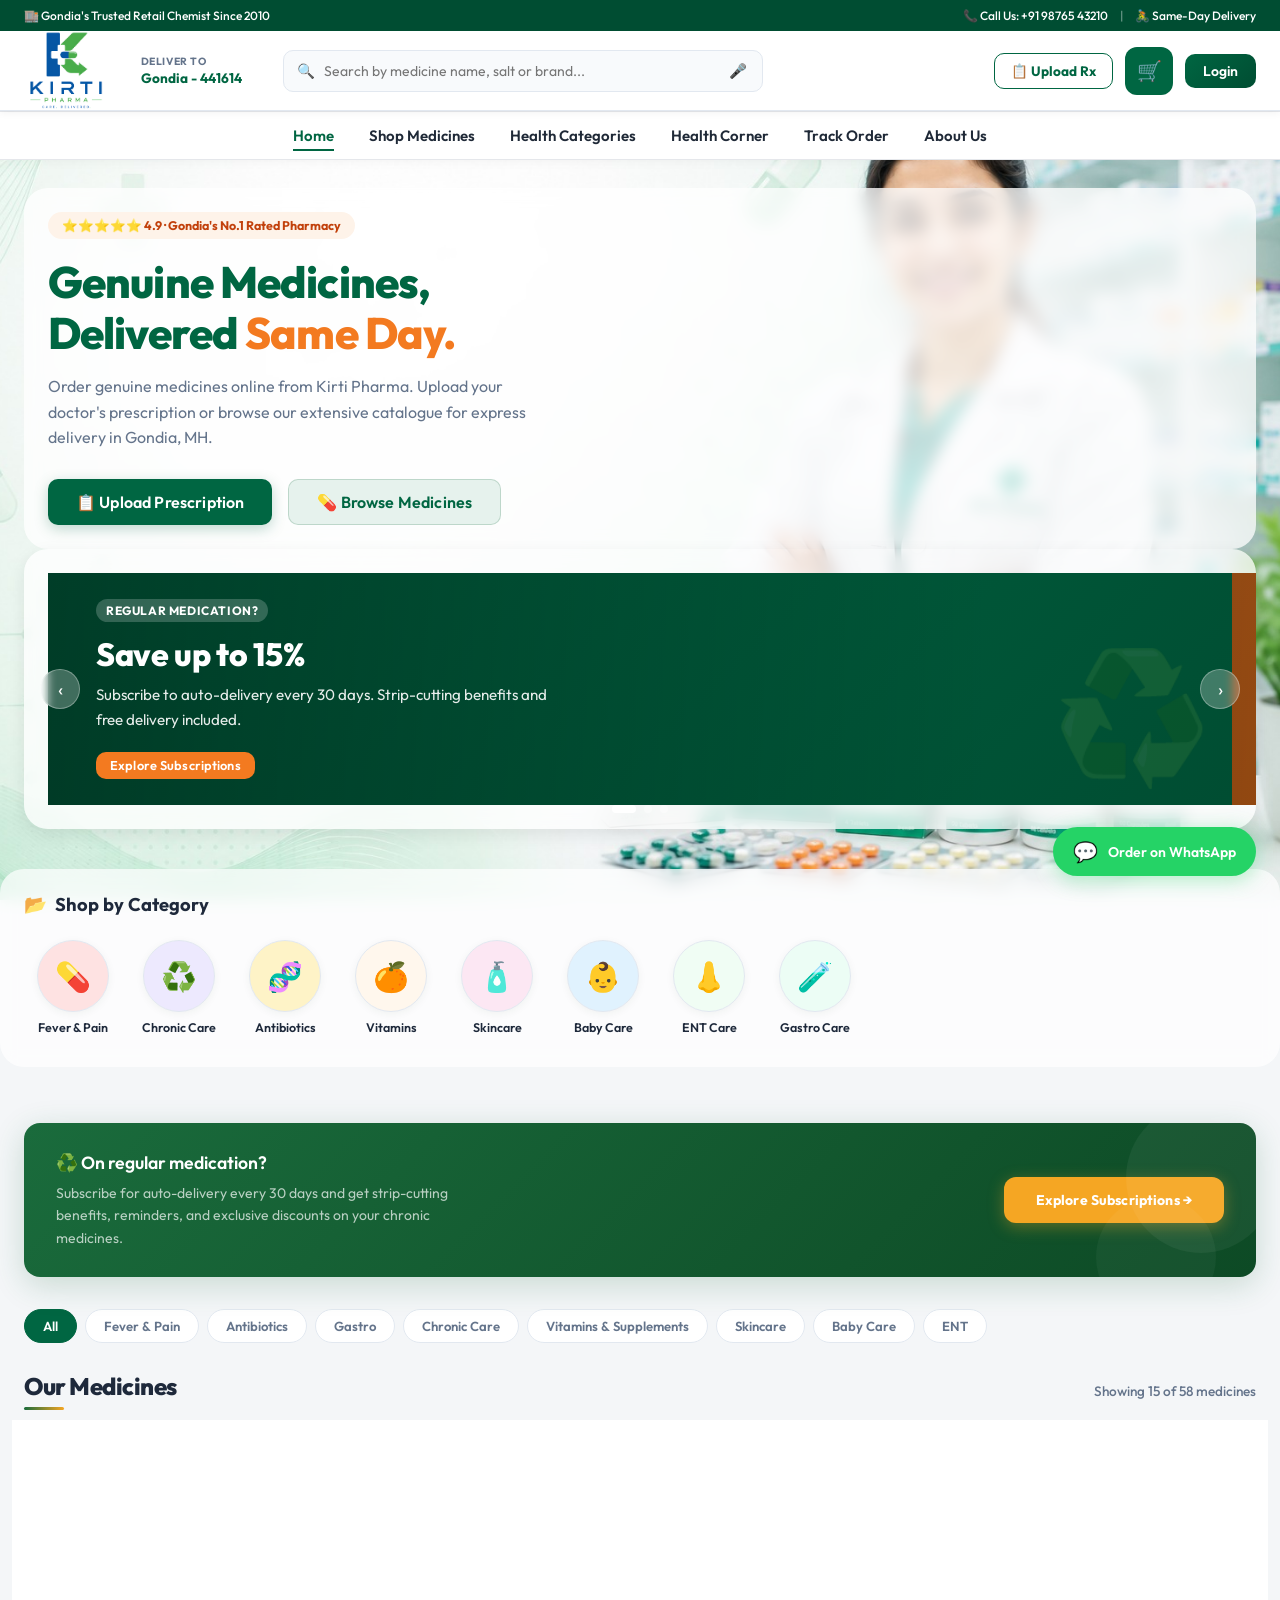
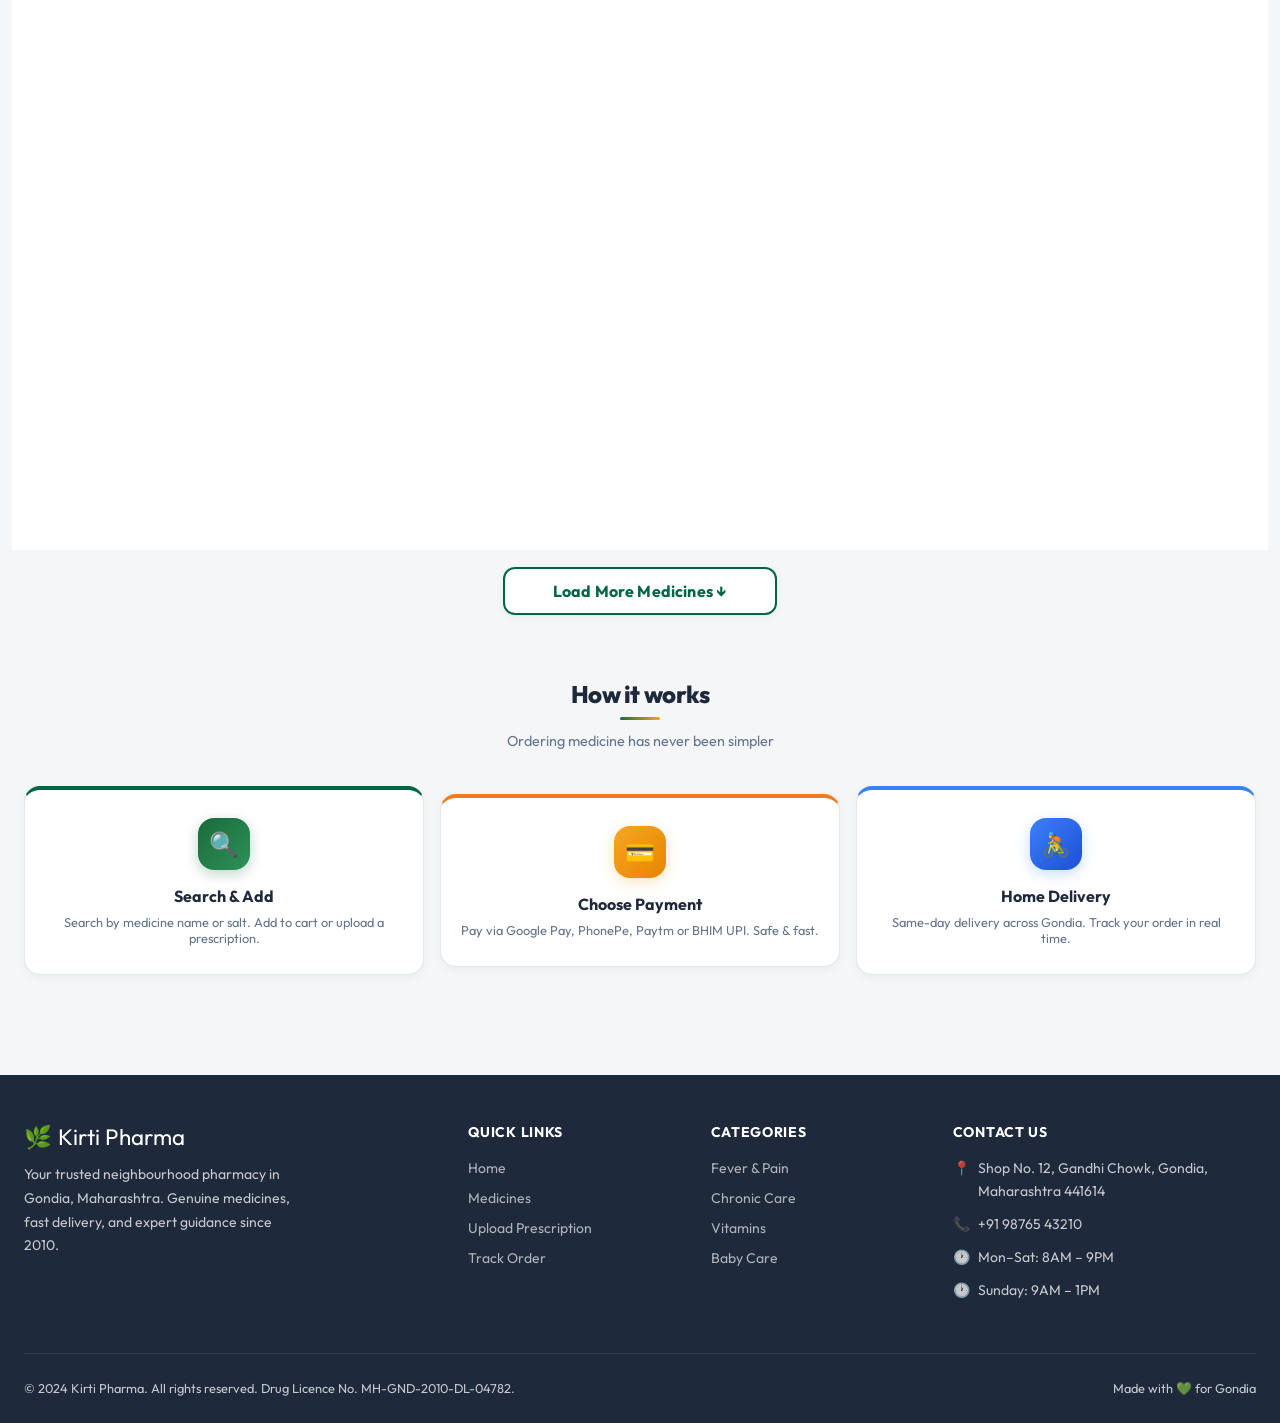
==== commit e4193a47: "Uploading project files" ====
--- a/index.html
+++ b/index.html
@@ -184,18 +184,7 @@
       <span class="nav-location-val" id="nav-pincode-display">📍 Gondia - 441614 ▾</span>
     </div>
 
-    <!-- MAIN MENU -->
-<div class="main-menu">
-    <div class="menu-container">
-        <a href="index.html" class="active">Home</a>
-        <a href="#medicine-section">Shop Medicines</a>
-        <a href="health-categories.html">Health Categories</a>
-      
-        <a href="health-corner.html">Health Corner</a>
-        <a href="track.html">Track Order</a>
-        <a href="about.html">About Us</a>
-    </div>
-</div>
+   
     <!-- Centered Search Autocomplete -->
     <div class="nav-search-container">
       <span class="nav-search-icon">🔍</span>
@@ -241,7 +230,18 @@
     </button>
   </div>
 </nav>
-
+     <!-- MAIN MENU -->
+<div class="main-menu">
+    <div class="menu-container">
+        <a href="index.html" class="active">Home</a>
+        <a href="#medicine-section">Shop Medicines</a>
+        <a href="health-categories.html">Health Categories</a>
+      
+        <a href="health-corner.html">Health Corner</a>
+        <a href="track.html">Track Order</a>
+        <a href="about.html">About Us</a>
+    </div>
+</div>
 <!-- MOBILE NAV DRAWER -->
 <div class="mobile-nav-drawer" id="mobile-drawer">
   <a href="index.html" class="active">🏠 Home</a>
@@ -256,8 +256,7 @@
 
 <!-- HERO SECTION -->
 <section class="container" style="margin-top: 28px;">
-  <div style="display: grid; grid-template-columns: 1.1fr 0.9fr; gap: 32px; align-items: center;" id="hero-layout">
-    
+<div class="hero-layout" id="hero-layout">    
     <!-- Hero Text (Left) -->
     <div class="hero-left">
       <div style="display: inline-flex; align-items: center; gap: 8px; background: var(--saffron-light); color: #c2410c; padding: 6px 14px; border-radius: var(--radius-pill); font-size: 0.78rem; font-weight: 700; margin-bottom: 18px;">
--- a/css/style.css
+++ b/css/style.css
@@ -126,9 +126,23 @@
   .nav-logo-img { height: 72px; }
 }
 
-@media (max-width: 520px) {
-  .nav-logo-img { height: 60px; }
-  .nav-search-container { max-width: 200px; }
+@media(max-width:768px){
+
+  .nav-search-container{
+      order:10;
+      flex:0 0 100%;
+      max-width:100%;
+      margin-top:10px;
+  }
+
+  .nav-inner{
+      flex-wrap:wrap;
+      height:auto;
+      padding:10px;
+      gap:10px;
+  }
+
+  
 }
 
 /* Deliver-to Location selector */
@@ -769,12 +783,43 @@
 #hero-layout{grid-template-columns:1fr!important;gap:24px!important}
 }
 @media (max-width:992px){
-.main-menu{display:none!important}
-.nav-inner{flex-wrap:wrap}
-.nav-search-container{order:3;width:100%;max-width:100%}
-.steps-row{grid-template-columns:1fr!important}
-.footer-grid{grid-template-columns:1fr 1fr!important}
-}
+
+.main-menu{
+   display:block !important;
+   overflow-x:auto;
+   -webkit-overflow-scrolling:touch;
+}
+
+.menu-container{
+   justify-content:flex-start !important;
+   width:max-content;
+   gap:20px;
+   padding:12px 15px;
+}
+
+.menu-container a{
+   white-space:nowrap;
+}
+
+.nav-inner{
+   flex-wrap:wrap;
+}
+
+.nav-search-container{
+   order:3;
+   width:100%;
+   max-width:100%;
+}
+
+.steps-row{
+   grid-template-columns:1fr!important;
+}
+
+.footer-grid{
+   grid-template-columns:1fr 1fr!important;
+}
+}
+
 @media (max-width:768px){
 .container{padding-left:15px!important;padding-right:15px!important}
 #hero-layout{grid-template-columns:1fr!important}
@@ -810,4 +855,152 @@
     display:flex;
     align-items:center;
     justify-content:center;
-}+}
+/* MOBILE RESPONSIVE FIX */
+@media screen and (max-width: 768px) {
+
+  .container{
+    width:100%;
+    padding:0 12px;
+    box-sizing:border-box;
+  }
+
+  /* Navbar */
+  .nav-inner{
+    display:flex;
+    flex-wrap:wrap;
+    gap:10px;
+    padding:10px;
+  }
+
+  .nav-logo-img{
+    max-width:120px;
+    height:auto;
+  }
+
+  .nav-location-select{
+    font-size:12px;
+  }
+
+  .nav-search-container{
+    width:100%;
+    order:3;
+  }
+
+  .nav-search-bar{
+    width:100%;
+  }
+
+  .btn-nav-upload,
+  .btn-login{
+    display:none;
+  }
+
+  /* Hero Section */
+  #hero-layout{
+    display:flex !important;
+    flex-direction:column !important;
+    gap:20px !important;
+  }
+
+  .hero-left,
+  .promo-carousel{
+    width:100%;
+    box-sizing:border-box;
+  }
+
+  .hero-left{
+    padding:20px;
+  }
+
+ .hero-left h1{
+    font-size:28px !important;
+    line-height:1.2;
+}
+
+.hero-left p{
+    font-size:16px;
+}
+
+  .hero-left .btn{
+    width:100%;
+    text-align:center;
+  }
+
+  /* Category circles */
+  .circular-categories-grid{
+    display:grid;
+    grid-template-columns:repeat(4,1fr);
+    gap:12px;
+  }
+
+  /* Medicine Cards */
+  .medicine-grid{
+    display:grid;
+    grid-template-columns:1fr !important;
+    gap:15px;
+  }
+
+  /* Steps */
+  .steps-row{
+    grid-template-columns:1fr !important;
+  }
+
+  /* Footer */
+  .footer-grid{
+    grid-template-columns:1fr !important;
+  }
+
+  /* WhatsApp */
+  .whatsapp-fab{
+    bottom:90px;
+    right:15px;
+  }
+
+  /* Bottom menu space */
+  body{
+    padding-bottom:80px;
+  }
+}
+@media (max-width:768px){
+
+  .nav-inner{
+    flex-wrap:wrap;
+    height:auto;
+    padding:10px;
+  }
+
+  .navbar{
+    height:auto !important;
+    min-height:70px;
+  }
+
+  .nav-location-select{
+    font-size:11px;
+    display:none !important;
+  }
+
+  .nav-logo-img{
+    height:45px !important;
+  }
+
+  .nav-search-container{
+    width:100% !important;
+    max-width:100% !important;
+    margin-top:10px;
+  }
+
+  .nav-right{
+    gap:8px;
+  }
+
+  .nav-cart-btn{
+    width:40px;
+    height:40px;
+  }
+
+  #hero-layout{
+    display:flex !important;
+    flex-direction:column !important;
+  }
+}
